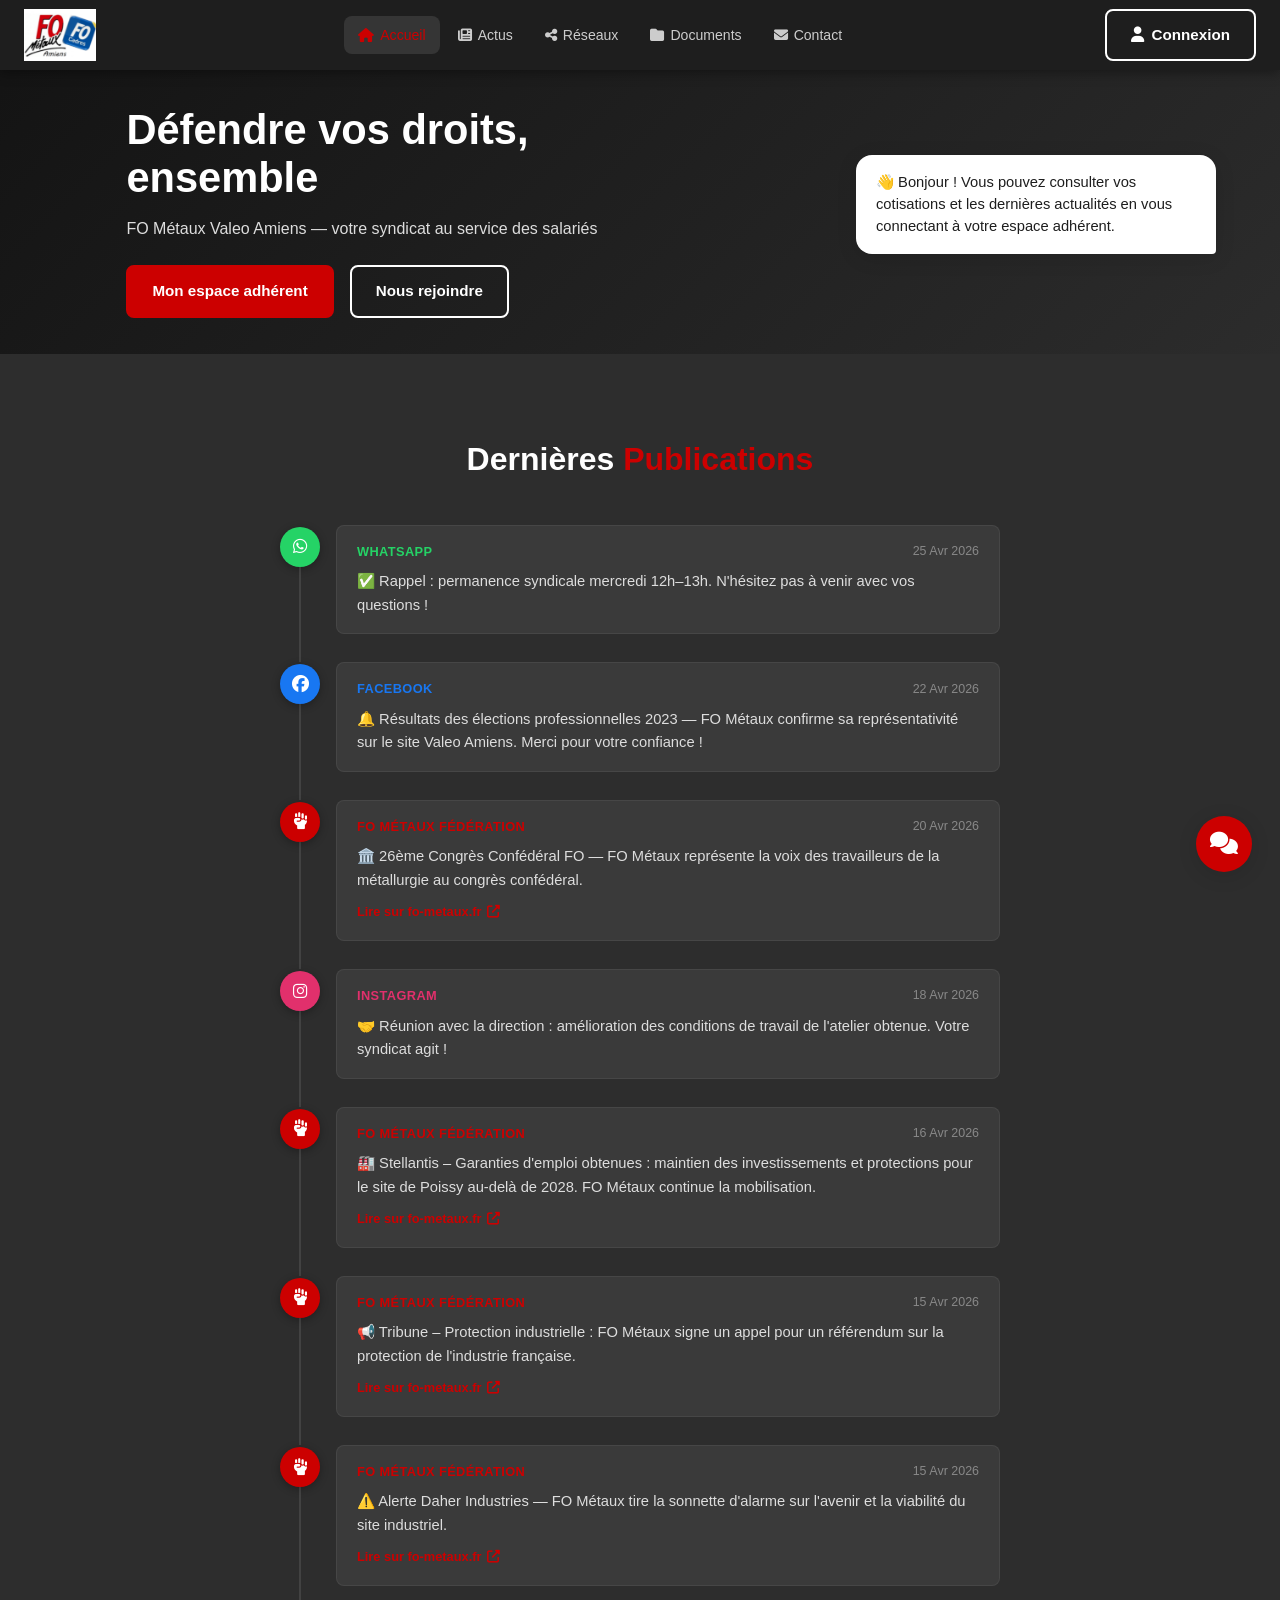
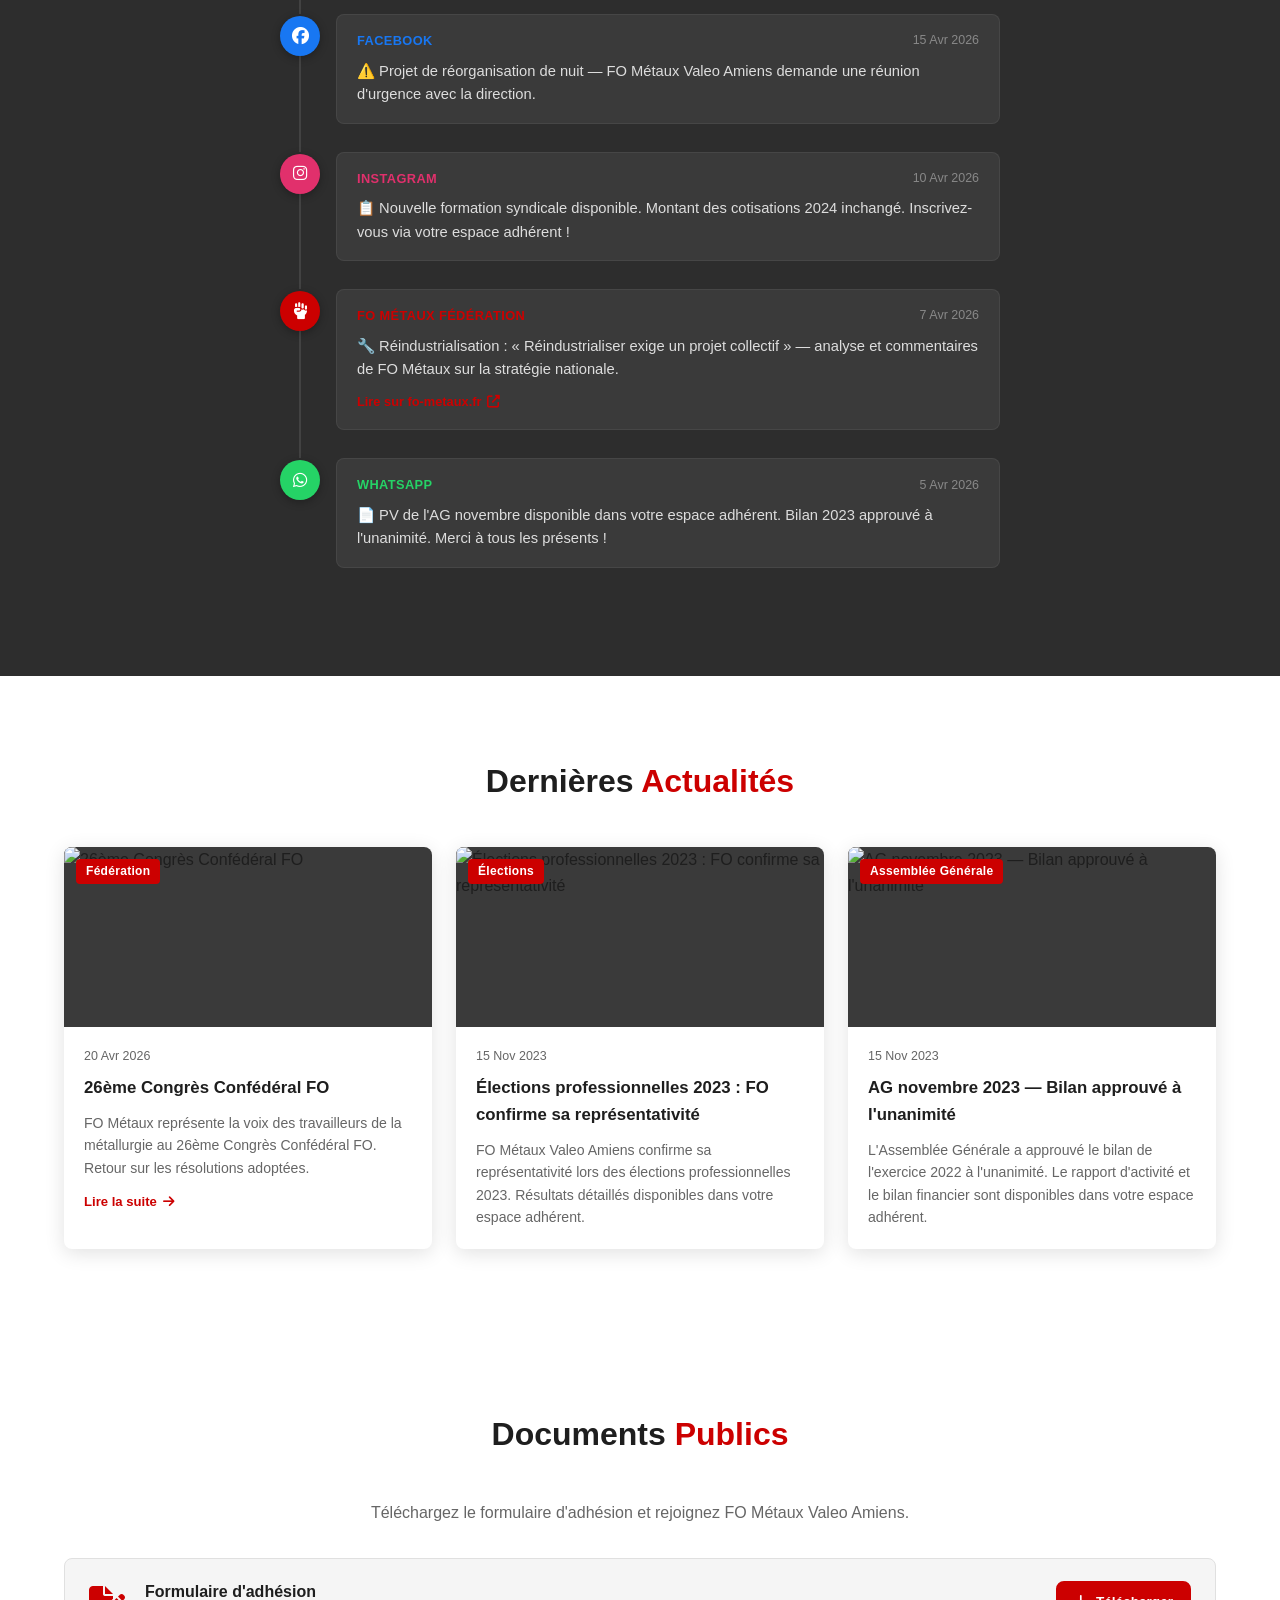
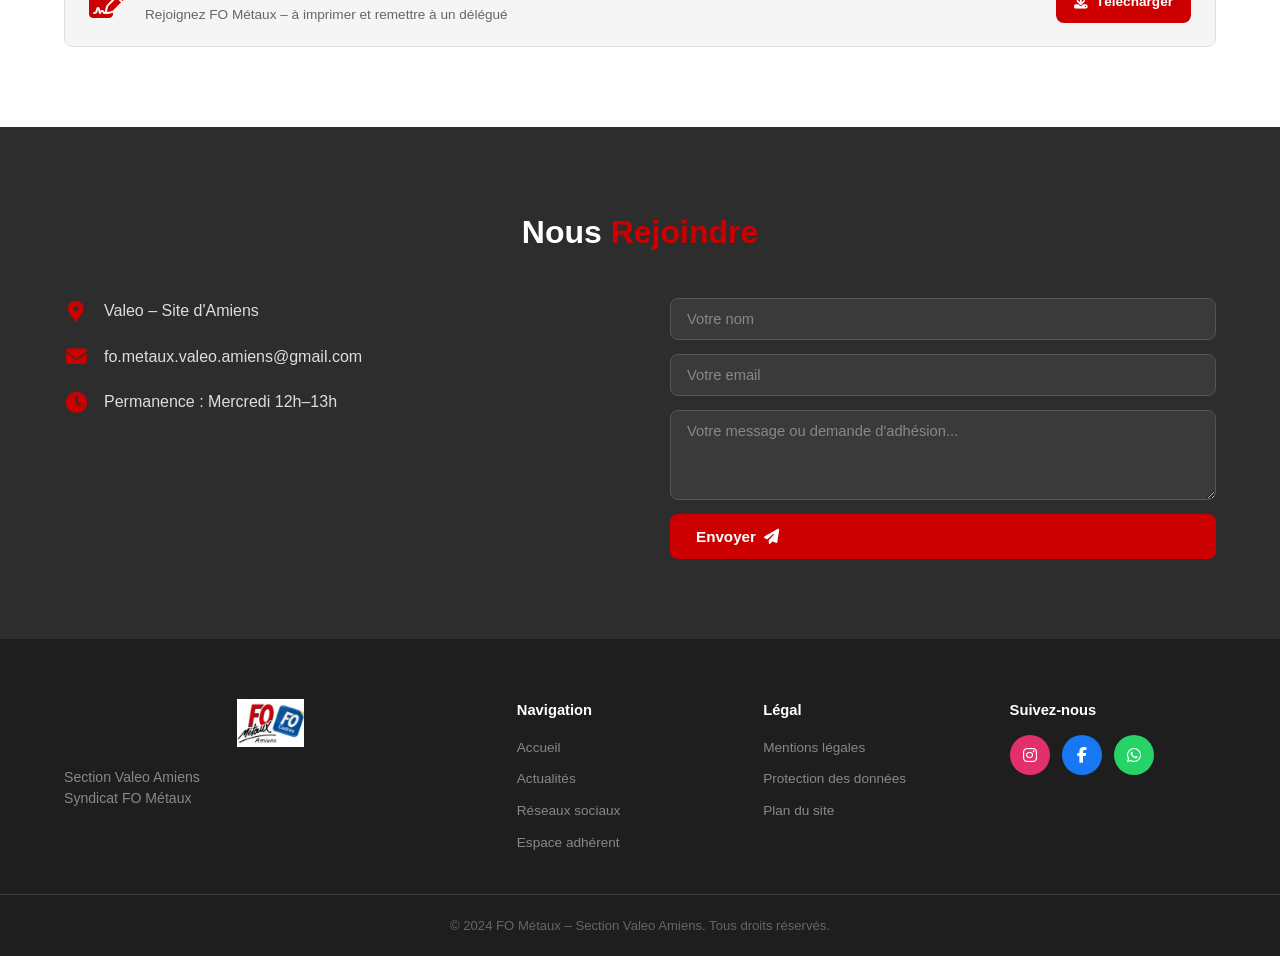
==== index.html @ ebee6f04 "Frontend trésorerie : page tresorier.html, CSS, login mis à jour - Nouveau css/tresorier.css : style" ====
<!DOCTYPE html>
<html lang="fr">
<head>
  <meta charset="UTF-8" />
  <meta name="viewport" content="width=device-width, initial-scale=1.0" />
  <title>FO Métaux – Section Valeo Amiens</title>
  <link rel="stylesheet" href="css/style.css" />
  <link rel="stylesheet" href="https://cdnjs.cloudflare.com/ajax/libs/font-awesome/6.5.0/css/all.min.css" />
</head>
<body>
  <!-- HEADER -->
  <header class="site-header">
    <div class="header-inner">
      <a href="index.html" class="logo">
        <img src="assets/img/logo.png" alt="FO Métaux Amiens" class="logo-img" />
      </a>
      <nav class="main-nav" id="mainNav">
        <a href="index.html" class="nav-link active"><i class="fas fa-home"></i> Accueil</a>
        <a href="#actus" class="nav-link"><i class="fas fa-newspaper"></i> Actus</a>
        <a href="#reseaux" class="nav-link"><i class="fas fa-share-alt"></i> Réseaux</a>
        <a href="#documents" class="nav-link"><i class="fas fa-folder"></i> Documents</a>
        <a href="#contact" class="nav-link"><i class="fas fa-envelope"></i> Contact</a>
      </nav>
      <div class="header-actions">
        <a href="login.html" class="btn btn-outline-white"><i class="fas fa-user"></i> Connexion</a>
        <button class="hamburger" id="hamburger" aria-label="Menu">
          <span></span><span></span><span></span>
        </button>
      </div>
    </div>
  </header>

  <!-- HERO -->
  <section class="hero">
    <div class="hero-overlay"></div>
    <div class="hero-content">
      <h1>Défendre vos droits,<br>ensemble</h1>
      <p>FO Métaux Valeo Amiens — votre syndicat au service des salariés</p>
      <div class="hero-cta">
        <a href="login.html" class="btn btn-red">Mon espace adhérent</a>
        <a href="#contact" class="btn btn-outline-white">Nous rejoindre</a>
      </div>
    </div>
    <div class="hero-chatbot">
      <div class="chatbot-bubble">
        <p>👋 Bonjour ! Vous pouvez consulter vos cotisations et les dernières actualités en vous connectant à votre espace adhérent.</p>
      </div>
    </div>
  </section>

  <!-- RÉSEAUX SOCIAUX -->
  <section class="section section-dark" id="reseaux">
    <div class="container">
      <h2 class="section-title">Dernières <span class="text-red">Publications</span></h2>
      <div class="social-feed" id="socialFeed">
        <div class="feed-loading"><i class="fas fa-spinner fa-spin"></i> Chargement...</div>
      </div>
    </div>
  </section>

  <!-- ACTUS -->
  <section class="section" id="actus">
    <div class="container">
      <h2 class="section-title">Dernières <span class="text-red">Actualités</span></h2>
      <div class="actus-grid" id="actusGrid">
        <div class="actu-card skeleton"></div>
        <div class="actu-card skeleton"></div>
        <div class="actu-card skeleton"></div>
      </div>
    </div>
  </section>

  <!-- DOCUMENTS PUBLICS -->
  <section class="section" id="documents">
    <div class="container">
      <h2 class="section-title">Documents <span class="text-red">Publics</span></h2>
      <p class="section-desc">Téléchargez le formulaire d'adhésion et rejoignez FO Métaux Valeo Amiens.</p>
      <div class="docs-grid" id="publicDocsGrid">
        <div class="doc-card">
          <i class="fas fa-file-signature doc-icon text-red"></i>
          <div class="doc-info">
            <h3>Formulaire d'adhésion</h3>
            <p>Rejoignez FO Métaux – à imprimer et remettre à un délégué</p>
          </div>
          <a href="#" class="btn btn-sm btn-red"><i class="fas fa-download"></i> Télécharger</a>
        </div>
      </div>
    </div>
  </section>

  <!-- CONTACT -->
  <section class="section section-dark" id="contact">
    <div class="container">
      <h2 class="section-title">Nous <span class="text-red">Rejoindre</span></h2>
      <div class="contact-grid">
        <div class="contact-info">
          <div class="contact-item"><i class="fas fa-map-marker-alt text-red"></i><span>Valeo – Site d'Amiens</span></div>
          <div class="contact-item"><i class="fas fa-envelope text-red"></i><span id="contactEmail">fo.metaux.valeo.amiens@gmail.com</span></div>
          <div class="contact-item"><i class="fas fa-clock text-red"></i><span>Permanence : Mercredi 12h–13h</span></div>
        </div>
        <form class="contact-form" id="contactForm">
          <input type="text" placeholder="Votre nom" required />
          <input type="email" placeholder="Votre email" required />
          <textarea placeholder="Votre message ou demande d'adhésion..." rows="4" required></textarea>
          <button type="submit" class="btn btn-red">Envoyer <i class="fas fa-paper-plane"></i></button>
        </form>
      </div>
    </div>
  </section>

  <!-- FOOTER -->
  <footer class="site-footer">
    <div class="footer-inner">
      <div class="footer-logo">
        <img src="assets/img/logo.png" alt="FO Métaux Amiens" class="logo-img-footer" />
        <p>Section Valeo Amiens<br>Syndicat FO Métaux</p>
      </div>
      <div class="footer-links">
        <h4>Navigation</h4>
        <a href="index.html">Accueil</a>
        <a href="#actus">Actualités</a>
        <a href="#reseaux">Réseaux sociaux</a>
        <a href="login.html">Espace adhérent</a>
      </div>
      <div class="footer-links">
        <h4>Légal</h4>
        <a href="#">Mentions légales</a>
        <a href="#">Protection des données</a>
        <a href="#">Plan du site</a>
      </div>
      <div class="footer-social">
        <h4>Suivez-nous</h4>
        <div class="social-icons">
          <a href="#" class="social-icon instagram"><i class="fab fa-instagram"></i></a>
          <a href="#" class="social-icon facebook"><i class="fab fa-facebook-f"></i></a>
          <a href="#" class="social-icon whatsapp"><i class="fab fa-whatsapp"></i></a>
        </div>
      </div>
    </div>
    <div class="footer-bottom">
      <p>© 2024 FO Métaux – Section Valeo Amiens. Tous droits réservés.</p>
    </div>
  </footer>

  <!-- CHATBOT WIDGET -->
  <div class="chatbot-widget" id="chatbotWidget">
    <button class="chatbot-toggle" id="chatbotToggle" aria-label="Assistant">
      <i class="fas fa-comments"></i>
    </button>
    <div class="chatbot-panel" id="chatbotPanel" style="display:none">
      <div class="chatbot-header">
        <span><i class="fas fa-robot"></i> Assistant FO</span>
        <button onclick="toggleChatbot()"><i class="fas fa-times"></i></button>
      </div>
      <div class="chatbot-messages" id="chatMessages">
        <div class="chat-msg bot">👋 Bonjour ! Je peux vous aider. Connectez-vous pour accéder à vos informations personnelles.</div>
      </div>
      <div class="chatbot-input">
        <input type="text" id="chatInput" placeholder="Posez votre question..." />
        <button onclick="sendChat()"><i class="fas fa-paper-plane"></i></button>
      </div>
    </div>
  </div>

  <script src="js/auth.js"></script>
  <script src="js/app.js"></script>
</body>
</html>
---- css/style.css ----
/* ============================================
   FO Métaux – Section Valeo Amiens
   Style principal
   ============================================ */

:root {
  --red: #cc0000;
  --red-dark: #a30000;
  --dark: #1e1e1e;
  --dark-2: #2d2d2d;
  --dark-3: #3a3a3a;
  --gray: #666;
  --light: #f5f5f5;
  --white: #ffffff;
  --border: #e0e0e0;
  --shadow: 0 4px 20px rgba(0,0,0,0.12);
  --radius: 8px;
  --font: 'Segoe UI', Arial, sans-serif;
}

* { box-sizing: border-box; margin: 0; padding: 0; }

html { scroll-behavior: smooth; }

body {
  font-family: var(--font);
  color: var(--dark);
  background: var(--white);
  line-height: 1.6;
}

a { text-decoration: none; color: inherit; }

img { max-width: 100%; display: block; }

/* ── UTILITIES ── */
.container { max-width: 1200px; margin: 0 auto; padding: 0 24px; }
.text-red { color: var(--red); }
.section { padding: 80px 0; }
.section-dark { background: var(--dark-2); color: var(--white); }
.section-title { font-size: 2rem; font-weight: 700; margin-bottom: 40px; text-align: center; }
.section-desc { text-align: center; color: var(--gray); margin-bottom: 32px; }
.section-dark .section-desc { color: #aaa; }

/* ── BUTTONS ── */
.btn {
  display: inline-flex; align-items: center; gap: 8px;
  padding: 12px 24px; border-radius: var(--radius);
  font-size: 0.95rem; font-weight: 600; cursor: pointer;
  border: 2px solid transparent; transition: all 0.2s ease;
}
.btn-red { background: var(--red); color: var(--white); border-color: var(--red); }
.btn-red:hover { background: var(--red-dark); border-color: var(--red-dark); }
.btn-outline-white { background: transparent; color: var(--white); border-color: var(--white); }
.btn-outline-white:hover { background: var(--white); color: var(--dark); }
.btn-outline-red { background: transparent; color: var(--red); border-color: var(--red); }
.btn-outline-red:hover { background: var(--red); color: var(--white); }
.btn-sm { padding: 8px 16px; font-size: 0.85rem; }
.btn-dark { background: var(--dark); color: var(--white); border-color: var(--dark); }
.btn-dark:hover { background: var(--dark-3); }

/* ── HEADER ── */
.site-header {
  position: fixed; top: 0; left: 0; right: 0; z-index: 1000;
  background: var(--dark); box-shadow: 0 2px 12px rgba(0,0,0,0.4);
}
.header-inner {
  display: flex; align-items: center; justify-content: space-between;
  padding: 0 24px; height: 70px; max-width: 1400px; margin: 0 auto;
}
.logo { display: flex; align-items: center; }
.logo-img { height: 52px; width: auto; display: block; object-fit: contain; }
.logo-img-footer { height: 48px; width: auto; display: block; object-fit: contain; margin-bottom: 8px; }
.logo-img-login { height: 72px; width: auto; display: block; object-fit: contain; margin: 0 auto 12px; }
.main-nav { display: flex; align-items: center; gap: 4px; }
.nav-link {
  color: #ccc; padding: 8px 14px; border-radius: var(--radius);
  font-size: 0.88rem; font-weight: 500; transition: all 0.2s;
  display: flex; align-items: center; gap: 6px;
}
.nav-link:hover, .nav-link.active { color: var(--white); background: rgba(255,255,255,0.1); }
.nav-link.active { color: var(--red); }
.header-actions { display: flex; align-items: center; gap: 12px; }
.hamburger { display: none; flex-direction: column; gap: 5px; background: none; border: none; cursor: pointer; }
.hamburger span { display: block; width: 24px; height: 2px; background: var(--white); border-radius: 2px; transition: all 0.3s; }

/* ── HERO ── */
.hero {
  position: relative; min-height: 340px;
  display: flex; align-items: center;
  background: url('assets/img/hero-bg.jpg') center/cover no-repeat;
  background-color: var(--dark-3);
  padding-top: 70px;
}
.hero-overlay {
  position: absolute; inset: 0;
  background: linear-gradient(135deg, rgba(10,10,10,0.82) 0%, rgba(30,30,30,0.5) 100%);
}
.hero-content {
  position: relative; z-index: 1;
  padding: 36px 24px; max-width: 700px; margin-left: 8%;
}
.hero-content h1 {
  font-size: clamp(1.6rem, 4vw, 2.6rem);
  font-weight: 800; color: var(--white); line-height: 1.15; margin-bottom: 14px;
}
.hero-content p { font-size: 1rem; color: #ddd; margin-bottom: 24px; }
.hero-cta { display: flex; gap: 16px; flex-wrap: wrap; }
.hero-chatbot {
  position: absolute; bottom: 100px; right: 5%;
  max-width: 360px; z-index: 2;
}
.chatbot-bubble {
  background: var(--white); border-radius: 16px 16px 4px 16px;
  padding: 16px 20px; box-shadow: var(--shadow);
  font-size: 0.92rem; color: var(--dark); line-height: 1.5;
}

/* ── STATS BAR ── */
.stats-bar {
  background: var(--red); display: flex;
  justify-content: space-around; flex-wrap: wrap;
  padding: 28px 24px; gap: 20px;
}
.stat-item { text-align: center; color: var(--white); }
.stat-num { display: block; font-size: 2rem; font-weight: 800; }
.stat-label { font-size: 0.85rem; opacity: 0.9; }

/* ── ACTUS GRID ── */
.actus-grid { display: grid; grid-template-columns: repeat(auto-fill, minmax(320px, 1fr)); gap: 24px; }
.actu-card {
  background: var(--white); border-radius: var(--radius);
  box-shadow: var(--shadow); overflow: hidden; transition: transform 0.2s;
}
.actu-card:hover { transform: translateY(-4px); }
.actu-card-img { width: 100%; height: 180px; object-fit: cover; background: #ddd; }
.actu-card-thumb { position: relative; height: 180px; overflow: hidden; background: var(--dark-3); }
.actu-card-thumb img { width: 100%; height: 100%; object-fit: cover; display: block; transition: transform 0.35s ease; }
.actu-card:hover .actu-card-thumb img { transform: scale(1.05); }
.actu-thumb-tag {
  position: absolute; top: 12px; left: 12px;
  background: var(--red); color: var(--white);
  padding: 3px 10px; border-radius: 4px;
  font-size: 0.75rem; font-weight: 700; letter-spacing: 0.3px;
}
.actu-thumb-fallback {
  height: 100%; display: flex; align-items: center; justify-content: center;
  background: linear-gradient(135deg,#1e1e1e,#3a3a3a);
}
.actu-thumb-fallback i { font-size: 3rem; color: #cc000044; }
.actu-card-body { padding: 20px; }
.actu-card-meta { font-size: 0.78rem; color: var(--gray); margin-bottom: 8px; display: flex; gap: 12px; align-items: center; }
.actu-card-meta .tag { background: var(--red); color: var(--white); padding: 2px 8px; border-radius: 4px; }
.actu-card h3 { font-size: 1.05rem; font-weight: 700; margin-bottom: 10px; }
.actu-card p { font-size: 0.88rem; color: var(--gray); }
.actu-card.skeleton { height: 340px; background: linear-gradient(90deg, #f0f0f0 25%, #e0e0e0 50%, #f0f0f0 75%); background-size: 200% 100%; animation: shimmer 1.5s infinite; }
@keyframes shimmer { 0% { background-position: 200% 0; } 100% { background-position: -200% 0; } }

/* ── TIMELINE RÉSEAUX SOCIAUX ── */
.social-feed { min-height: 200px; display: flex; flex-direction: column; align-items: center; justify-content: center; width: 100%; }
.feed-loading { color: #aaa; font-size: 1.1rem; }
.timeline { width: 100%; max-width: 720px; margin: 0 auto; display: flex; flex-direction: column; gap: 0; }
.timeline-item { display: flex; gap: 16px; align-items: flex-start; padding-bottom: 28px; position: relative; }
.timeline-item:not(:last-child)::before {
  content: ''; position: absolute; left: 19px; top: 42px;
  width: 2px; bottom: 0; background: rgba(255,255,255,0.1);
}
.timeline-icon {
  width: 40px; height: 40px; border-radius: 50%; flex-shrink: 0;
  display: flex; align-items: center; justify-content: center;
  color: #fff; font-size: 1.05rem; margin-top: 2px;
  box-shadow: 0 2px 8px rgba(0,0,0,0.3);
}
.timeline-card {
  flex: 1; background: var(--dark-3); border-radius: var(--radius);
  padding: 16px 20px; border: 1px solid rgba(255,255,255,0.06);
}
.timeline-meta { display: flex; align-items: center; gap: 10px; margin-bottom: 8px; }
.timeline-source { font-size: 0.8rem; font-weight: 700; text-transform: uppercase; letter-spacing: 0.4px; }
.timeline-date { font-size: 0.78rem; color: #888; margin-left: auto; }
.timeline-content { font-size: 0.92rem; color: #ddd; line-height: 1.6; }
.timeline-img { width: 100%; border-radius: 6px; margin-top: 12px; object-fit: cover; max-height: 200px; }
.timeline-link {
  display: inline-flex; align-items: center; gap: 6px;
  margin-top: 10px; font-size: 0.8rem; color: var(--red);
  font-weight: 600; transition: opacity 0.2s;
}
.timeline-link:hover { opacity: 0.75; }
.actu-link {
  display: inline-flex; align-items: center; gap: 6px;
  margin-top: 12px; font-size: 0.82rem; color: var(--red);
  font-weight: 600; transition: opacity 0.2s;
}
.actu-link:hover { opacity: 0.75; }

/* ── DOCUMENTS ── */
.docs-grid { display: flex; flex-direction: column; gap: 16px; }
.doc-card {
  display: flex; align-items: center; gap: 20px; padding: 20px 24px;
  background: var(--light); border-radius: var(--radius);
  border: 1px solid var(--border); transition: box-shadow 0.2s;
}
.doc-card:hover { box-shadow: var(--shadow); }
.doc-icon { font-size: 2rem; flex-shrink: 0; }
.doc-info { flex: 1; }
.doc-info h3 { font-size: 1rem; font-weight: 700; }
.doc-info p { font-size: 0.85rem; color: var(--gray); }

/* ── CONTACT ── */
.contact-grid { display: grid; grid-template-columns: 1fr 1fr; gap: 60px; align-items: start; }
.contact-info { display: flex; flex-direction: column; gap: 20px; }
.contact-item { display: flex; align-items: center; gap: 16px; font-size: 1rem; color: #ddd; }
.contact-item i { font-size: 1.3rem; width: 24px; text-align: center; }
.contact-form { display: flex; flex-direction: column; gap: 14px; }
.contact-form input,
.contact-form textarea {
  padding: 12px 16px; border-radius: var(--radius);
  border: 1px solid #555; background: var(--dark-3);
  color: var(--white); font-family: var(--font); font-size: 0.92rem;
}
.contact-form input::placeholder,
.contact-form textarea::placeholder { color: #888; }
.contact-form input:focus,
.contact-form textarea:focus { outline: none; border-color: var(--red); }

/* ── FOOTER ── */
.site-footer { background: var(--dark); color: #bbb; padding: 60px 0 0; }
.footer-inner {
  max-width: 1200px; margin: 0 auto; padding: 0 24px 40px;
  display: grid; grid-template-columns: 2fr 1fr 1fr 1fr; gap: 40px;
}
.footer-logo { display: flex; flex-direction: column; gap: 12px; }
.footer-logo p { font-size: 0.88rem; color: #888; line-height: 1.5; }
.footer-links { display: flex; flex-direction: column; gap: 10px; }
.footer-links h4 { color: var(--white); font-size: 0.92rem; margin-bottom: 4px; }
.footer-links a { color: #888; font-size: 0.85rem; transition: color 0.2s; }
.footer-links a:hover { color: var(--red); }
.footer-social h4 { color: var(--white); font-size: 0.92rem; margin-bottom: 12px; }
.social-icons { display: flex; gap: 12px; }
.social-icon {
  width: 40px; height: 40px; border-radius: 50%;
  display: flex; align-items: center; justify-content: center;
  font-size: 1rem; transition: all 0.2s;
}
.social-icon.instagram { background: #e1306c; color: var(--white); }
.social-icon.facebook { background: #1877f2; color: var(--white); }
.social-icon.whatsapp { background: #25d366; color: var(--white); }
.social-icon:hover { transform: translateY(-3px); opacity: 0.85; }
.footer-bottom {
  border-top: 1px solid var(--dark-3); padding: 20px 24px;
  text-align: center; font-size: 0.82rem; color: #666;
}

/* ── CHATBOT WIDGET ── */
.chatbot-widget { position: fixed; bottom: 28px; right: 28px; z-index: 9999; }
.chatbot-toggle {
  width: 56px; height: 56px; border-radius: 50%;
  background: var(--red); color: var(--white); border: none;
  font-size: 1.4rem; cursor: pointer; box-shadow: var(--shadow);
  transition: transform 0.2s, background 0.2s;
}
.chatbot-toggle:hover { background: var(--red-dark); transform: scale(1.08); }
.chatbot-panel {
  position: absolute; bottom: 70px; right: 0;
  width: 320px; background: var(--white);
  border-radius: 12px; box-shadow: 0 8px 40px rgba(0,0,0,0.2);
  overflow: hidden;
}
.chatbot-header {
  background: var(--red); color: var(--white);
  padding: 14px 16px; display: flex; justify-content: space-between; align-items: center;
  font-weight: 600;
}
.chatbot-header button { background: none; border: none; color: var(--white); cursor: pointer; font-size: 1rem; }
.chatbot-messages { padding: 16px; min-height: 160px; max-height: 240px; overflow-y: auto; display: flex; flex-direction: column; gap: 10px; }
.chat-msg { padding: 10px 14px; border-radius: 12px; font-size: 0.87rem; max-width: 85%; line-height: 1.5; }
.chat-msg.bot { background: var(--light); align-self: flex-start; border-bottom-left-radius: 4px; }
.chat-msg.user { background: var(--red); color: var(--white); align-self: flex-end; border-bottom-right-radius: 4px; }
.chatbot-input { display: flex; border-top: 1px solid var(--border); }
.chatbot-input input { flex: 1; padding: 12px 14px; border: none; font-family: var(--font); font-size: 0.88rem; }
.chatbot-input input:focus { outline: none; }
.chatbot-input button { padding: 12px 16px; background: var(--red); color: var(--white); border: none; cursor: pointer; }

/* ── LOGIN PAGE ── */
.login-page {
  min-height: 100vh; background: var(--dark-2);
  display: flex; align-items: center; justify-content: center;
  padding: 24px;
}
.login-card {
  background: var(--white); border-radius: 12px;
  padding: 48px 40px; max-width: 420px; width: 100%;
  box-shadow: 0 20px 60px rgba(0,0,0,0.3);
}
.login-logo { text-align: center; margin-bottom: 32px; }
.login-logo .logo-badge { display: inline-block; margin: 0 auto 8px; font-size: 1.6rem; padding: 10px 16px; }
.login-logo h2 { font-size: 1.1rem; color: var(--dark); font-weight: 600; }
.login-logo p { font-size: 0.85rem; color: var(--gray); }
.form-group { margin-bottom: 18px; }
.form-group label { display: block; font-size: 0.88rem; font-weight: 600; color: var(--dark); margin-bottom: 6px; }
.form-group input {
  width: 100%; padding: 12px 14px;
  border: 1px solid var(--border); border-radius: var(--radius);
  font-size: 0.93rem; font-family: var(--font); transition: border-color 0.2s;
}
.form-group input:focus { outline: none; border-color: var(--red); }
.form-error { color: var(--red); font-size: 0.82rem; margin-top: 4px; display: none; }
.login-submit { width: 100%; padding: 14px; background: var(--red); color: var(--white); border: none; border-radius: var(--radius); font-size: 1rem; font-weight: 700; cursor: pointer; transition: background 0.2s; margin-top: 8px; }
.login-submit:hover { background: var(--red-dark); }
.login-back { text-align: center; margin-top: 20px; font-size: 0.85rem; color: var(--gray); }
.login-back a { color: var(--red); font-weight: 600; }

/* ── DASHBOARD ── */
.dashboard-layout { display: flex; min-height: 100vh; padding-top: 70px; }
.sidebar {
  width: 260px; background: var(--dark); color: var(--white);
  flex-shrink: 0; display: flex; flex-direction: column;
  position: sticky; top: 70px; height: calc(100vh - 70px); overflow-y: auto;
}
.sidebar-user { padding: 24px 20px; border-bottom: 1px solid var(--dark-3); }
.sidebar-user-avatar {
  width: 52px; height: 52px; border-radius: 50%; background: var(--red);
  display: flex; align-items: center; justify-content: center;
  font-size: 1.3rem; font-weight: 700; color: var(--white); margin-bottom: 10px;
}
.sidebar-user-name { font-weight: 700; font-size: 0.95rem; }
.sidebar-user-role { font-size: 0.78rem; color: #aaa; }
.sidebar-nav { padding: 16px 12px; flex: 1; }
.sidebar-nav-item {
  display: flex; align-items: center; gap: 12px; padding: 10px 12px;
  border-radius: var(--radius); color: #bbb; font-size: 0.88rem;
  font-weight: 500; cursor: pointer; transition: all 0.2s; margin-bottom: 4px;
}
.sidebar-nav-item:hover, .sidebar-nav-item.active { background: rgba(255,255,255,0.08); color: var(--white); }
.sidebar-nav-item.active { border-left: 3px solid var(--red); }
.sidebar-nav-item i { width: 20px; text-align: center; }
.sidebar-logout { padding: 16px 12px; border-top: 1px solid var(--dark-3); }
.dashboard-main { flex: 1; background: var(--light); padding: 32px; overflow-y: auto; }
.dashboard-title { font-size: 1.6rem; font-weight: 800; margin-bottom: 8px; }
.dashboard-subtitle { color: var(--gray); margin-bottom: 32px; }
.cards-row { display: grid; grid-template-columns: repeat(auto-fill, minmax(200px, 1fr)); gap: 20px; margin-bottom: 32px; }
.info-card {
  background: var(--white); border-radius: var(--radius);
  padding: 24px; box-shadow: var(--shadow); border-top: 4px solid var(--red);
}
.info-card-label { font-size: 0.8rem; color: var(--gray); font-weight: 600; text-transform: uppercase; letter-spacing: 0.5px; margin-bottom: 8px; }
.info-card-value { font-size: 1.6rem; font-weight: 800; color: var(--dark); }
.info-card-sub { font-size: 0.8rem; color: var(--gray); margin-top: 4px; }
.badge { display: inline-block; padding: 3px 10px; border-radius: 20px; font-size: 0.78rem; font-weight: 700; }
.badge-green { background: #d4edda; color: #155724; }
.badge-orange { background: #fff3cd; color: #856404; }
.badge-red { background: #f8d7da; color: #721c24; }
.panel {
  background: var(--white); border-radius: var(--radius);
  box-shadow: var(--shadow); padding: 28px; margin-bottom: 24px;
}
.panel-title { font-size: 1.1rem; font-weight: 700; margin-bottom: 20px; display: flex; align-items: center; gap: 10px; }
.panel-title i { color: var(--red); }
.table-container { overflow-x: auto; }
table { width: 100%; border-collapse: collapse; font-size: 0.88rem; }
th { background: var(--light); padding: 10px 14px; text-align: left; font-weight: 700; color: var(--dark); border-bottom: 2px solid var(--border); }
td { padding: 12px 14px; border-bottom: 1px solid var(--border); color: var(--dark); }
tr:hover td { background: #fafafa; }
.progress-bar-wrap { background: #eee; border-radius: 10px; height: 8px; overflow: hidden; }
.progress-bar { height: 100%; border-radius: 10px; background: var(--red); transition: width 0.6s ease; }

/* ── UPLOAD AREA ── */
.upload-area {
  border: 2px dashed var(--border); border-radius: var(--radius);
  padding: 40px; text-align: center; cursor: pointer; transition: all 0.2s;
}
.upload-area:hover, .upload-area.dragover { border-color: var(--red); background: #fff5f5; }
.upload-area i { font-size: 2.5rem; color: #ccc; margin-bottom: 12px; }
.upload-area p { color: var(--gray); font-size: 0.9rem; }

/* ── PUBLISH FORM ── */
.publish-form { display: flex; flex-direction: column; gap: 16px; }
.publish-form select,
.publish-form textarea,
.publish-form input[type="text"] {
  padding: 12px 14px; border: 1px solid var(--border);
  border-radius: var(--radius); font-family: var(--font);
  font-size: 0.92rem; width: 100%;
}
.publish-form select:focus,
.publish-form textarea:focus,
.publish-form input:focus { outline: none; border-color: var(--red); }
.form-row { display: grid; grid-template-columns: 1fr 1fr; gap: 16px; }
.form-label { font-size: 0.85rem; font-weight: 600; margin-bottom: 6px; display: block; }

/* ── RESPONSIVE ── */
@media (max-width: 1024px) {
  .footer-inner { grid-template-columns: 1fr 1fr; }
  .contact-grid { grid-template-columns: 1fr; }
  .sidebar { width: 220px; }
}
@media (max-width: 768px) {
  .main-nav { display: none; flex-direction: column; position: absolute; top: 70px; left: 0; right: 0; background: var(--dark); padding: 16px; gap: 4px; }
  .main-nav.open { display: flex; }
  .hamburger { display: flex; }
  .hero-content { margin-left: 0; }
  .hero-chatbot { display: none; }
  .footer-inner { grid-template-columns: 1fr; gap: 28px; }
  .dashboard-layout { flex-direction: column; }
  .sidebar { width: 100%; position: relative; height: auto; }
  .dashboard-main { padding: 20px; }
  .form-row { grid-template-columns: 1fr; }
  .cards-row { grid-template-columns: 1fr 1fr; }
}
@media (max-width: 480px) {
  .cards-row { grid-template-columns: 1fr; }
  .login-card { padding: 32px 24px; }
  .section-title { font-size: 1.5rem; }
}
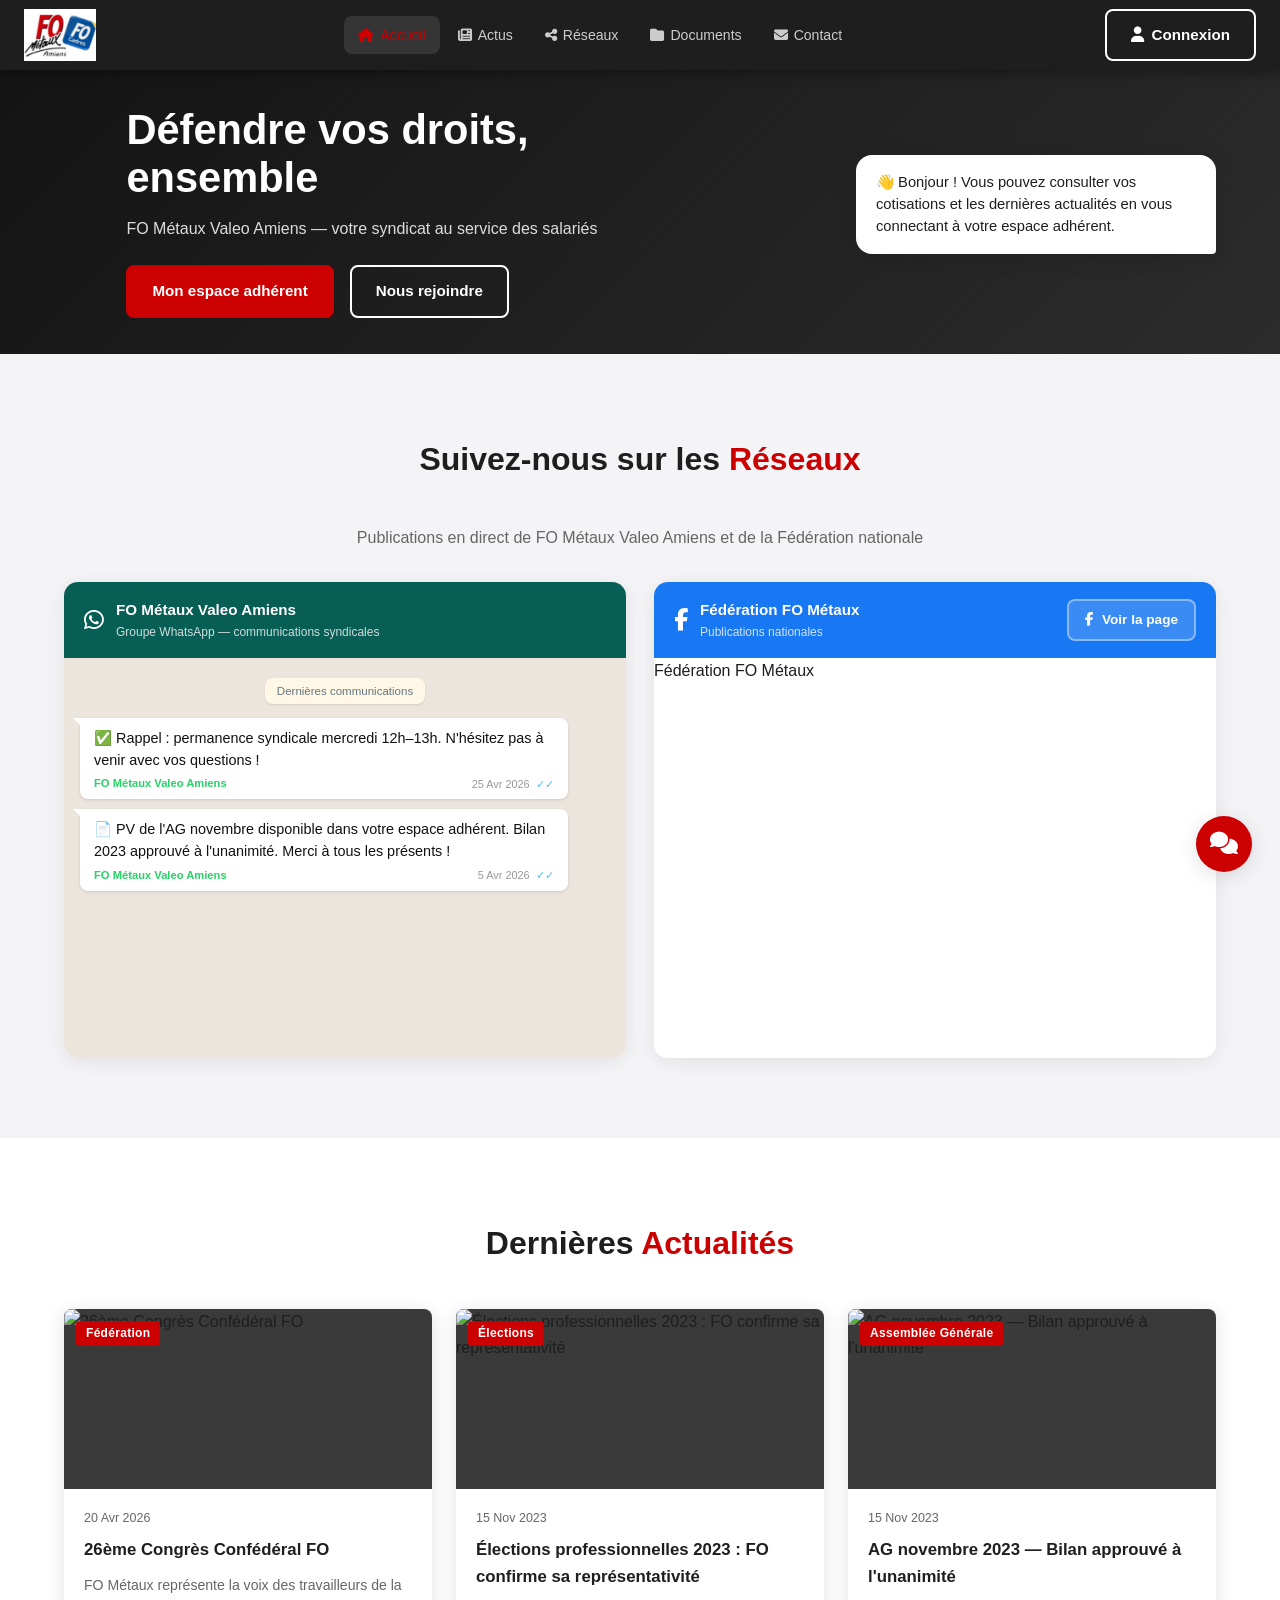
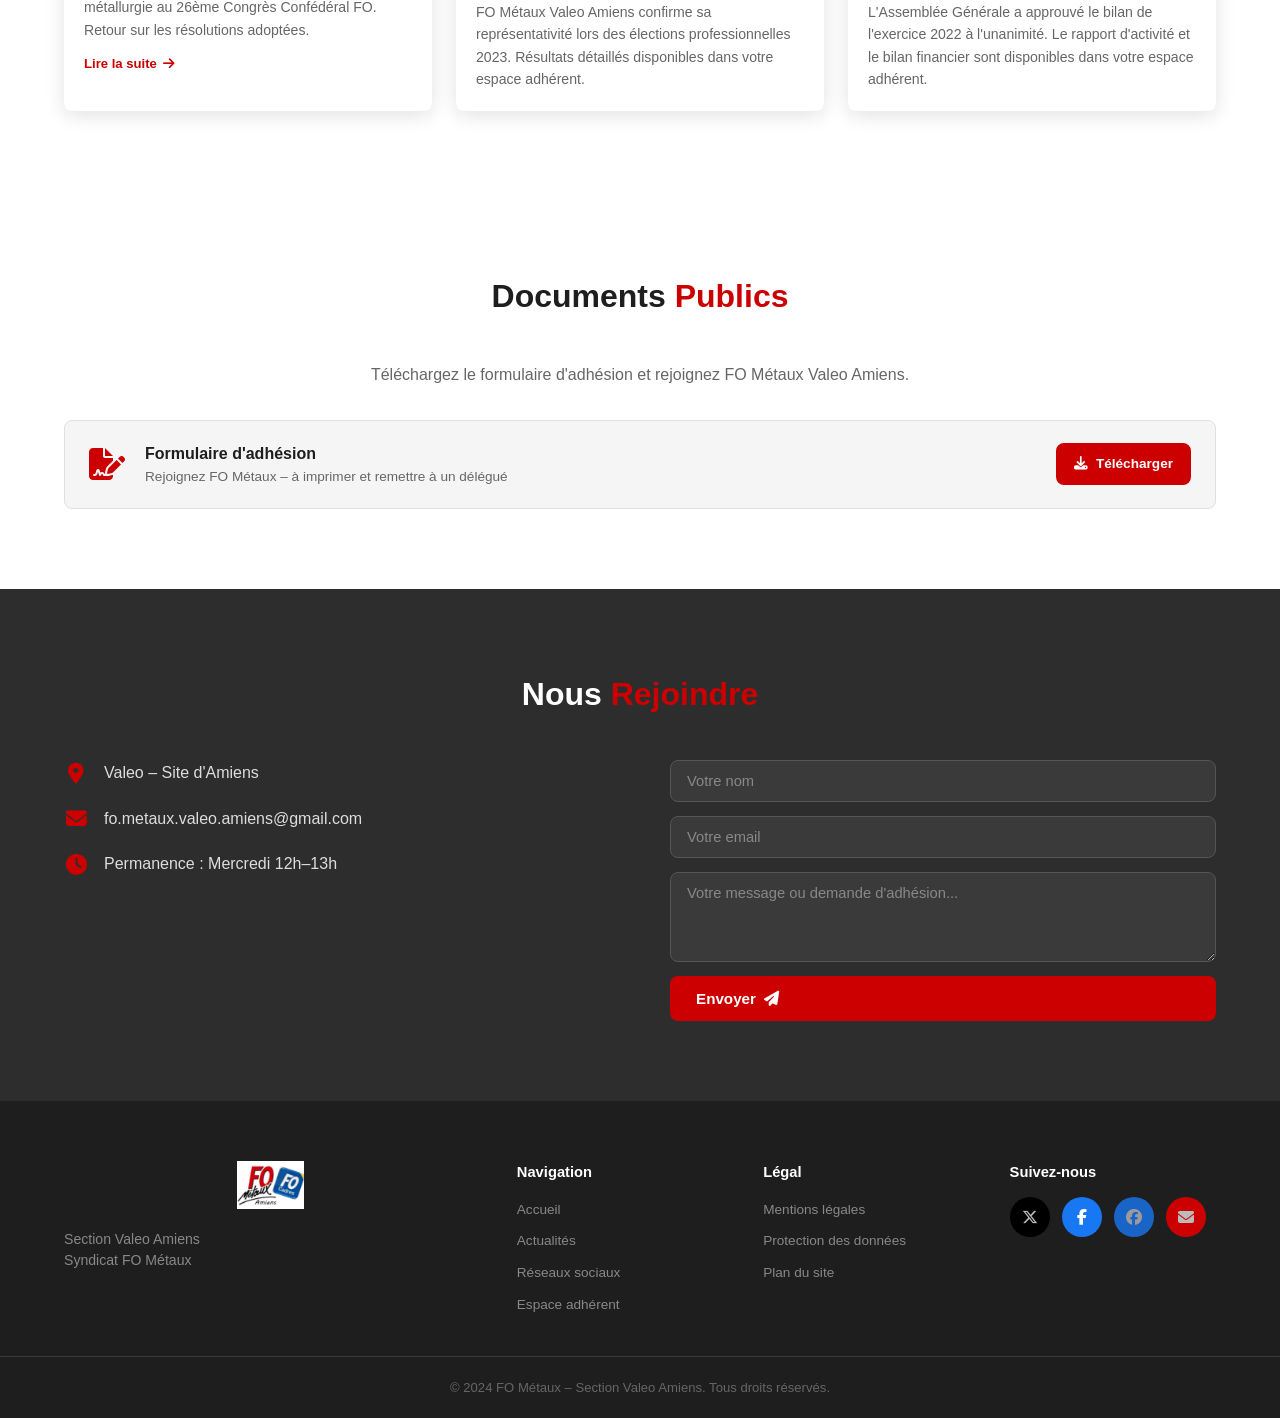
==== commit 95c83ee1: "feat: tableau de bord multi-rôles, données trésorerie 2026 réelles, WhatsApp feed - admin.html : Aut" ====
--- a/index.html
+++ b/index.html
@@ -49,12 +49,64 @@
   </section>
 
   <!-- RÉSEAUX SOCIAUX -->
-  <section class="section section-dark" id="reseaux">
-    <div class="container">
-      <h2 class="section-title">Dernières <span class="text-red">Publications</span></h2>
-      <div class="social-feed" id="socialFeed">
-        <div class="feed-loading"><i class="fas fa-spinner fa-spin"></i> Chargement...</div>
-      </div>
+  <section class="section section-grey" id="reseaux">
+    <div class="container">
+      <h2 class="section-title">Suivez-nous sur les <span class="text-red">Réseaux</span></h2>
+      <p class="section-desc" style="text-align:center;margin-bottom:32px;">Publications en direct de FO Métaux Valeo Amiens et de la Fédération nationale</p>
+
+      <div class="social-live-grid">
+
+        <!-- ── WhatsApp — FO Métaux Valeo Amiens ── -->
+        <div class="social-live-col">
+          <div class="social-live-header whatsapp-header">
+            <div class="social-live-title">
+              <i class="fab fa-whatsapp"></i>
+              <div>
+                <strong>FO Métaux Valeo Amiens</strong>
+                <span>Groupe WhatsApp — communications syndicales</span>
+              </div>
+            </div>
+          </div>
+          <div class="social-live-feed wa-feed" id="waFeed">
+            <div style="text-align:center;padding:40px;color:#aaa;">
+              <i class="fas fa-spinner fa-spin"></i>
+            </div>
+          </div>
+        </div>
+
+        <!-- ── Facebook Fédération FO Métaux ── -->
+        <div class="social-live-col">
+          <div class="social-live-header facebook-header">
+            <div class="social-live-title">
+              <i class="fab fa-facebook-f"></i>
+              <div>
+                <strong>Fédération FO Métaux</strong>
+                <span>Publications nationales</span>
+              </div>
+            </div>
+            <a href="https://www.facebook.com/federationfometaux" target="_blank" rel="noopener" class="btn btn-sm social-follow-btn">
+              <i class="fab fa-facebook-f"></i> Voir la page
+            </a>
+          </div>
+          <div class="social-live-feed fb-page-wrap">
+            <div id="fb-root"></div>
+            <div class="fb-page"
+                 data-href="https://www.facebook.com/federationfometaux/"
+                 data-tabs="timeline"
+                 data-width=""
+                 data-height="580"
+                 data-small-header="true"
+                 data-adapt-container-width="true"
+                 data-hide-cover="false"
+                 data-show-facepile="false">
+              <blockquote cite="https://www.facebook.com/federationfometaux/" class="fb-xfbml-parse-ignore">
+                <a href="https://www.facebook.com/federationfometaux/">Fédération FO Métaux</a>
+              </blockquote>
+            </div>
+          </div>
+        </div>
+
+      </div><!-- /social-live-grid -->
     </div>
   </section>
 
@@ -131,9 +183,10 @@
       <div class="footer-social">
         <h4>Suivez-nous</h4>
         <div class="social-icons">
-          <a href="#" class="social-icon instagram"><i class="fab fa-instagram"></i></a>
-          <a href="#" class="social-icon facebook"><i class="fab fa-facebook-f"></i></a>
-          <a href="#" class="social-icon whatsapp"><i class="fab fa-whatsapp"></i></a>
+          <a href="https://twitter.com/ValeoFo" target="_blank" rel="noopener" class="social-icon twitter" title="@ValeoFo sur X / Twitter"><i class="fab fa-x-twitter"></i></a>
+          <a href="https://www.facebook.com/federationfometaux/" target="_blank" rel="noopener" class="social-icon facebook" title="Fédération FO Métaux"><i class="fab fa-facebook-f"></i></a>
+          <a href="https://www.facebook.com/groups/163021789711419" target="_blank" rel="noopener" class="social-icon facebook-group" title="Groupe FO Métaux Valeo Amiens"><i class="fab fa-facebook"></i></a>
+          <a href="mailto:fo.metaux.valeo.amiens@gmail.com" class="social-icon email" title="Nous contacter par email"><i class="fas fa-envelope"></i></a>
         </div>
       </div>
     </div>
@@ -162,6 +215,11 @@
     </div>
   </div>
 
+  <!-- SDK Facebook -->
+  <script async defer crossorigin="anonymous"
+    src="https://connect.facebook.net/fr_FR/sdk.js#xfbml=1&version=v19.0">
+  </script>
+
   <script src="js/auth.js"></script>
   <script src="js/app.js"></script>
 </body>
--- a/css/style.css
+++ b/css/style.css
@@ -388,6 +388,134 @@
 .form-row { display: grid; grid-template-columns: 1fr 1fr; gap: 16px; }
 .form-label { font-size: 0.85rem; font-weight: 600; margin-bottom: 6px; display: block; }
 
+/* ── SECTION GREY ── */
+.section-grey { background: #f4f4f6; }
+
+/* ── SOCIAL LIVE GRID (Twitter + Facebook) ── */
+.social-live-grid {
+  display: grid;
+  grid-template-columns: 1fr 1fr;
+  gap: 28px;
+  align-items: start;
+}
+
+.social-live-col {
+  background: #fff;
+  border-radius: 14px;
+  overflow: hidden;
+  box-shadow: 0 4px 20px rgba(0,0,0,.08);
+  display: flex;
+  flex-direction: column;
+}
+
+.social-live-header {
+  display: flex;
+  align-items: center;
+  justify-content: space-between;
+  padding: 16px 20px;
+  gap: 12px;
+}
+.twitter-header   { background: #000;     color: #fff; }
+.facebook-header  { background: #1877f2; color: #fff; }
+.whatsapp-header  { background: #075e54; color: #fff; }
+
+.social-live-title {
+  display: flex;
+  align-items: center;
+  gap: 12px;
+  font-size: .95rem;
+}
+.social-live-title i  { font-size: 1.4rem; }
+.social-live-title strong { display: block; font-size: .95rem; }
+.social-live-title span   { display: block; font-size: .75rem; opacity: .8; }
+
+.social-follow-btn {
+  background: rgba(255,255,255,.15) !important;
+  color: #fff !important;
+  border-color: rgba(255,255,255,.4) !important;
+  white-space: nowrap;
+  flex-shrink: 0;
+}
+.social-follow-btn:hover {
+  background: rgba(255,255,255,.30) !important;
+}
+
+.social-live-feed {
+  padding: 0;
+  min-height: 400px;
+  overflow: hidden;
+}
+
+/* Twitter iframe fills column */
+.social-live-feed .twitter-timeline { width: 100% !important; }
+
+/* Facebook page plugin fills column */
+.fb-page-wrap { display: flex; justify-content: center; }
+.fb-page-wrap .fb-page,
+.fb-page-wrap .fb-page span,
+.fb-page-wrap .fb-page span iframe {
+  width: 100% !important;
+  max-width: 100% !important;
+}
+
+/* ── FIL WHATSAPP ── */
+.wa-feed {
+  background: #ece5dd;
+  min-height: 400px;
+  padding: 16px;
+}
+.wa-chat { display: flex; flex-direction: column; gap: 10px; }
+
+.wa-chat-date-sep {
+  text-align: center;
+  font-size: .72rem;
+  color: #667781;
+  background: #fff8e7;
+  border-radius: 8px;
+  padding: 4px 12px;
+  margin: 4px auto;
+  max-width: 220px;
+  box-shadow: 0 1px 2px rgba(0,0,0,.1);
+}
+
+.wa-bubble {
+  background: #fff;
+  border-radius: 0 8px 8px 8px;
+  padding: 10px 14px 6px;
+  max-width: 92%;
+  align-self: flex-start;
+  box-shadow: 0 1px 3px rgba(0,0,0,.12);
+  position: relative;
+}
+.wa-bubble::before {
+  content: '';
+  position: absolute;
+  top: 0; left: -7px;
+  border-width: 0 8px 8px 0;
+  border-style: solid;
+  border-color: transparent #fff transparent transparent;
+}
+.wa-bubble-text {
+  font-size: .9rem;
+  color: #111;
+  line-height: 1.5;
+  margin-bottom: 4px;
+}
+.wa-bubble-meta {
+  display: flex;
+  align-items: center;
+  gap: 6px;
+  justify-content: flex-end;
+}
+.wa-sender { font-size: .7rem; color: #25d366; font-weight: 700; margin-right: auto; }
+.wa-time   { font-size: .68rem; color: #999; }
+.wa-ticks  { font-size: .68rem; color: #53bdeb; }
+
+/* ── FOOTER SOCIAL ICONS (mise à jour) ── */
+.social-icon.twitter       { background: #000; }
+.social-icon.facebook-group{ background: #1877f2; opacity:.8; }
+.social-icon.email         { background: var(--red); }
+
 /* ── RESPONSIVE ── */
 @media (max-width: 1024px) {
   .footer-inner { grid-template-columns: 1fr 1fr; }
@@ -406,6 +534,7 @@
   .dashboard-main { padding: 20px; }
   .form-row { grid-template-columns: 1fr; }
   .cards-row { grid-template-columns: 1fr 1fr; }
+  .social-live-grid { grid-template-columns: 1fr; }
 }
 @media (max-width: 480px) {
   .cards-row { grid-template-columns: 1fr; }
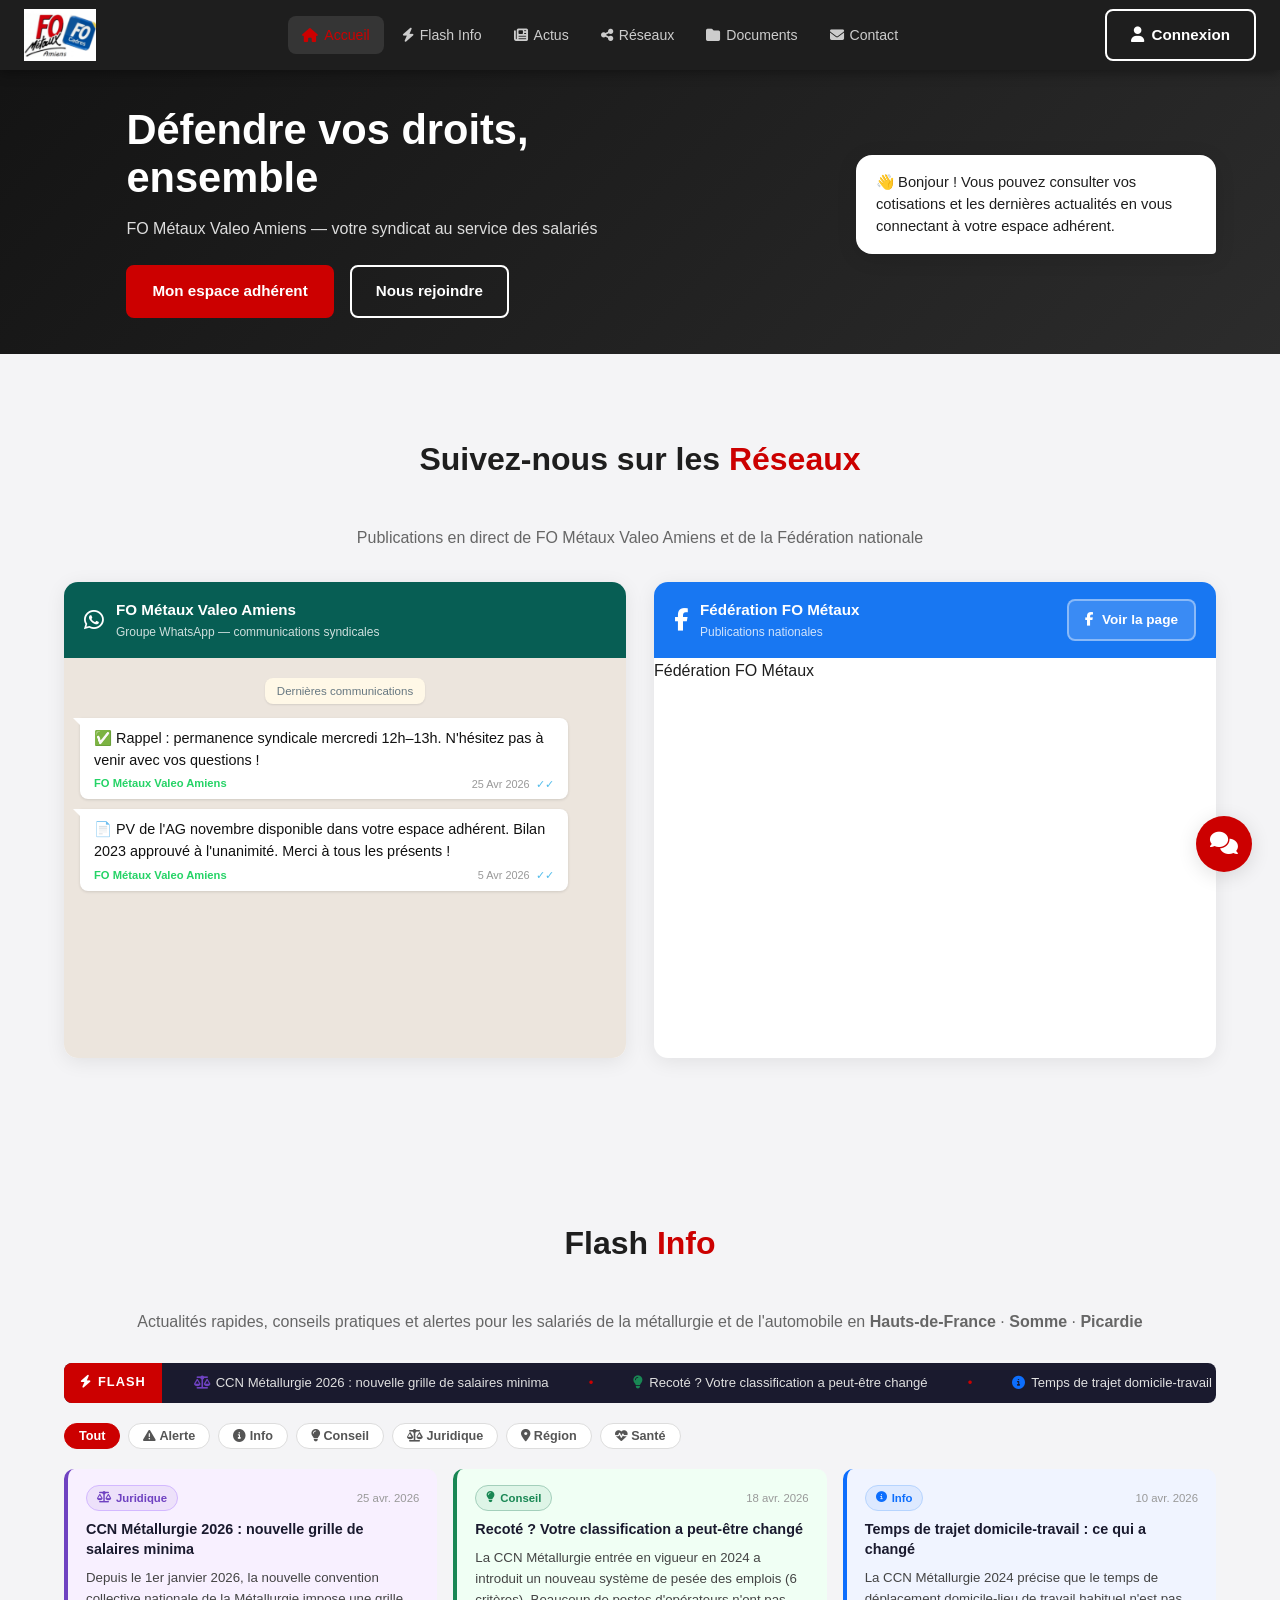
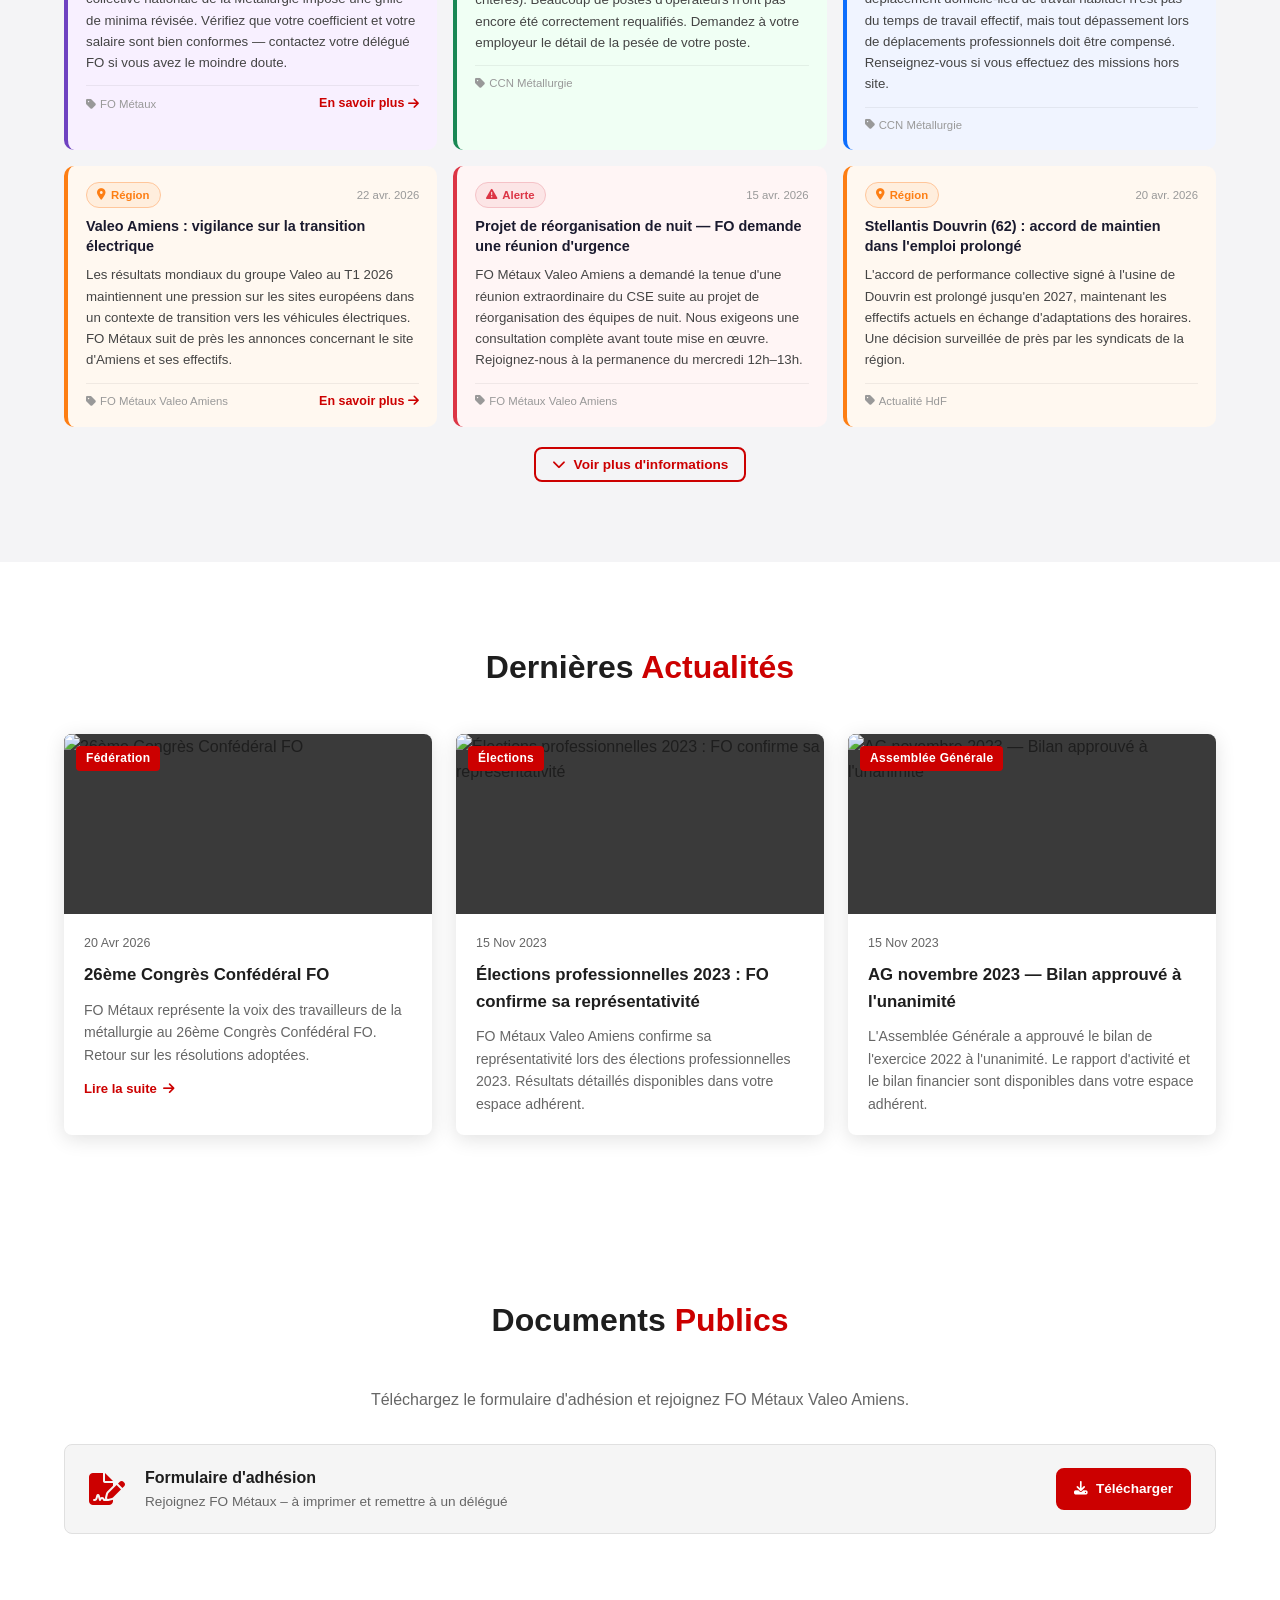
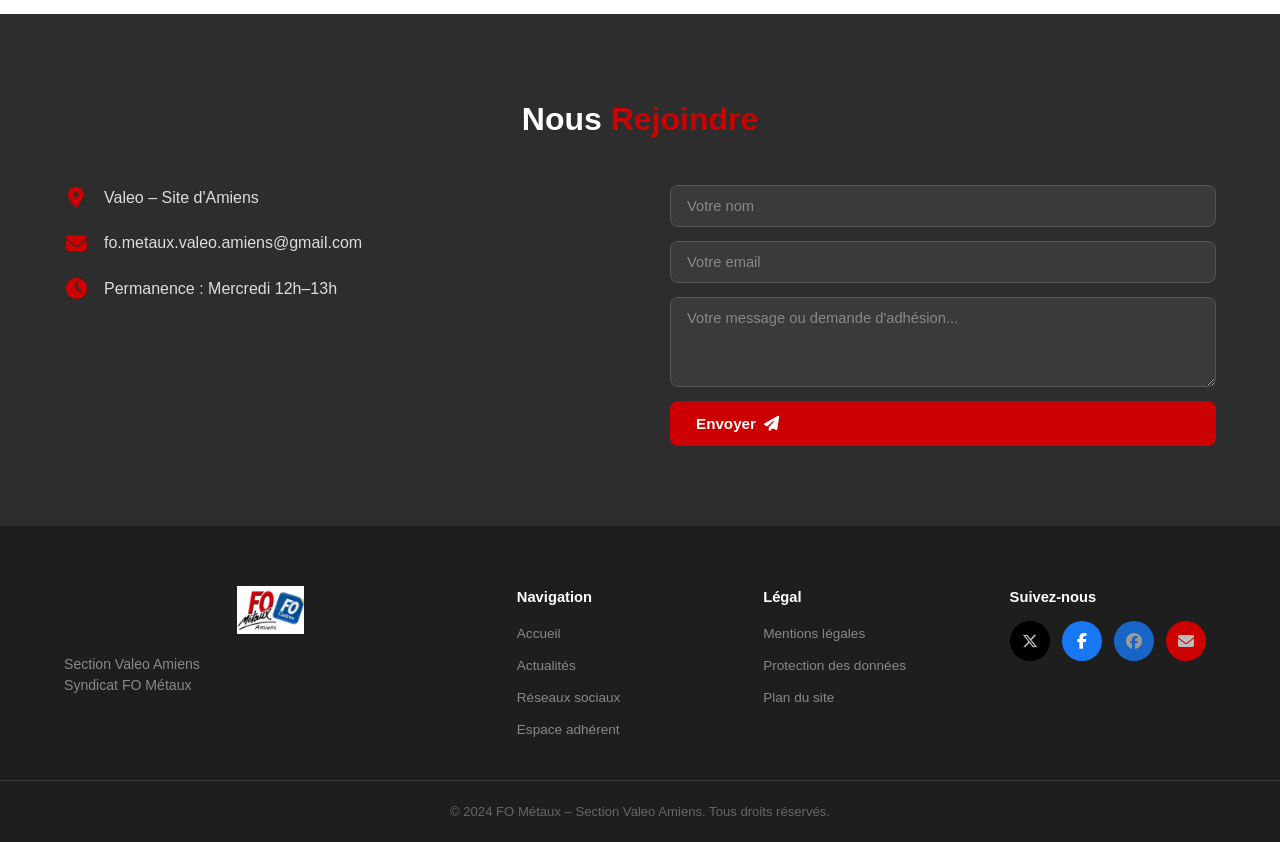
==== commit 174fcd4c: "feat: section Flash Info — actualités rapides métallurgie / auto / Hauts-de-France Nouveau fichier j" ====
--- a/index.html
+++ b/index.html
@@ -16,6 +16,7 @@
       </a>
       <nav class="main-nav" id="mainNav">
         <a href="index.html" class="nav-link active"><i class="fas fa-home"></i> Accueil</a>
+        <a href="#flash" class="nav-link"><i class="fas fa-bolt"></i> Flash Info</a>
         <a href="#actus" class="nav-link"><i class="fas fa-newspaper"></i> Actus</a>
         <a href="#reseaux" class="nav-link"><i class="fas fa-share-alt"></i> Réseaux</a>
         <a href="#documents" class="nav-link"><i class="fas fa-folder"></i> Documents</a>
@@ -110,6 +111,18 @@
     </div>
   </section>
 
+  <!-- FLASH INFO -->
+  <section class="section section-grey" id="flash">
+    <div class="container">
+      <h2 class="section-title">Flash <span class="text-red">Info</span></h2>
+      <p class="section-desc" style="text-align:center;margin-bottom:28px;">
+        Actualités rapides, conseils pratiques et alertes pour les salariés de la métallurgie et de l'automobile
+        en <strong>Hauts-de-France</strong> · <strong>Somme</strong> · <strong>Picardie</strong>
+      </p>
+      <div id="flashInfoSection"></div>
+    </div>
+  </section>
+
   <!-- ACTUS -->
   <section class="section" id="actus">
     <div class="container">
@@ -221,6 +234,10 @@
   </script>
 
   <script src="js/auth.js"></script>
+  <script src="js/flash-info.js"></script>
   <script src="js/app.js"></script>
+  <script>
+    loadFlashInfo('flashInfoSection', { max: 6, showFilter: true, showTicker: true });
+  </script>
 </body>
 </html>
--- a/css/style.css
+++ b/css/style.css
@@ -541,3 +541,186 @@
   .login-card { padding: 32px 24px; }
   .section-title { font-size: 1.5rem; }
 }
+
+/* ═══════════════════════════════════════════
+   FLASH INFO
+═══════════════════════════════════════════ */
+
+/* Ticker défilant */
+.flash-ticker {
+  display: flex; align-items: center;
+  background: #1a1a2e; border-radius: 8px;
+  overflow: hidden; margin-bottom: 20px; height: 40px;
+}
+.flash-ticker-label {
+  flex-shrink: 0; background: var(--red); color: #fff;
+  padding: 0 16px; font-size: .8rem; font-weight: 800;
+  text-transform: uppercase; letter-spacing: 1px;
+  height: 100%; display: flex; align-items: center; gap: 6px;
+  white-space: nowrap;
+}
+.flash-ticker-track {
+  flex: 1; overflow: hidden; height: 100%;
+  display: flex; align-items: center;
+}
+.flash-ticker-inner {
+  white-space: nowrap; display: inline-flex; align-items: center;
+  animation: ticker-scroll 42s linear infinite;
+  color: #e0e0e0; font-size: .82rem;
+}
+.flash-ticker-inner:hover { animation-play-state: paused; }
+@keyframes ticker-scroll {
+  0%   { transform: translateX(0); }
+  100% { transform: translateX(-50%); }
+}
+
+/* Filtres */
+.flash-filters {
+  display: flex; flex-wrap: wrap; gap: 8px; margin-bottom: 20px;
+}
+.flash-filter-btn {
+  padding: 5px 14px; border: 1.5px solid #ddd;
+  border-radius: 20px; background: #fff; cursor: pointer;
+  font-size: .79rem; font-weight: 600; color: #555;
+  transition: all .18s; white-space: nowrap;
+  font-family: inherit;
+}
+.flash-filter-btn:hover {
+  border-color: var(--fc, var(--red));
+  color: var(--fc, var(--red));
+}
+.flash-filter-btn.active {
+  background: var(--fc, var(--red));
+  border-color: var(--fc, var(--red));
+  color: #fff;
+}
+
+/* Grille */
+.flash-grid {
+  display: grid;
+  grid-template-columns: repeat(auto-fill, minmax(290px, 1fr));
+  gap: 16px;
+}
+
+/* Carte */
+.flash-card {
+  border-radius: 10px; padding: 16px 18px;
+  display: flex; flex-direction: column; gap: 8px;
+  transition: transform .15s, box-shadow .15s;
+}
+.flash-card:hover {
+  transform: translateY(-2px);
+  box-shadow: 0 6px 20px rgba(0,0,0,.08);
+}
+.flash-card-head {
+  display: flex; align-items: center;
+  justify-content: space-between; gap: 8px;
+}
+.flash-badge {
+  display: inline-flex; align-items: center; gap: 5px;
+  padding: 3px 10px; border-radius: 20px;
+  font-size: .71rem; font-weight: 700; white-space: nowrap;
+}
+.flash-date { font-size: .71rem; color: #999; white-space: nowrap; }
+.flash-title {
+  font-size: .9rem; font-weight: 700; color: #1a1a2e;
+  line-height: 1.4; margin: 0;
+}
+.flash-text {
+  font-size: .83rem; color: #444; line-height: 1.6; margin: 0;
+}
+.flash-footer {
+  display: flex; align-items: center;
+  justify-content: space-between;
+  margin-top: 4px; padding-top: 8px;
+  border-top: 1px solid rgba(0,0,0,.06);
+  gap: 8px;
+}
+.flash-source {
+  font-size: .71rem; color: #999;
+  display: flex; align-items: center; gap: 4px;
+  flex: 1; min-width: 0;
+  overflow: hidden; text-overflow: ellipsis; white-space: nowrap;
+}
+.flash-link {
+  font-size: .78rem; font-weight: 700; color: var(--red);
+  text-decoration: none; display: inline-flex;
+  align-items: center; gap: 4px; white-space: nowrap;
+  flex-shrink: 0;
+}
+.flash-link:hover { text-decoration: underline; }
+
+/* Widget compact (dashboard) */
+.flash-widget .flash-text { display: none; }
+.flash-widget .flash-title { font-size: .84rem; }
+.flash-widget .flash-card  { padding: 12px 14px; }
+
+@media (max-width: 768px) {
+  .flash-grid { grid-template-columns: 1fr; }
+  .flash-ticker-inner { font-size: .75rem; }
+}
+
+/* ═══════════════════════════════════════════
+   MODAUX
+═══════════════════════════════════════════ */
+.modal-overlay {
+  position: fixed; inset: 0; background: rgba(0,0,0,.55);
+  display: flex; align-items: center; justify-content: center;
+  z-index: 9000; padding: 20px;
+}
+.modal-box {
+  background: #fff; border-radius: 12px; width: 100%; max-width: 640px;
+  box-shadow: 0 20px 60px rgba(0,0,0,.25); display: flex; flex-direction: column;
+}
+.modal-header {
+  display: flex; align-items: center; justify-content: space-between;
+  padding: 18px 22px; border-bottom: 1px solid #eee;
+}
+.modal-header h3 { font-size: 1.05rem; font-weight: 700; margin: 0; }
+.modal-close {
+  background: none; border: none; font-size: 1.1rem; cursor: pointer;
+  color: #666; padding: 4px 8px; border-radius: 6px;
+}
+.modal-close:hover { background: #f0f0f0; }
+.modal-body {
+  padding: 22px; overflow-y: auto; max-height: 70vh;
+  display: flex; flex-direction: column; gap: 14px;
+}
+.modal-footer {
+  padding: 14px 22px; border-top: 1px solid #eee;
+  display: flex; justify-content: flex-end; gap: 10px;
+}
+
+/* Inputs génériques dans les modaux et sections */
+.modal-body input[type="text"],
+.modal-body input[type="email"],
+.modal-body input[type="tel"],
+.modal-body input[type="date"],
+.modal-body input[type="number"],
+.modal-body select,
+.modal-body textarea,
+.panel-form input[type="text"],
+.panel-form input[type="date"],
+.panel-form input[type="number"],
+.panel-form select {
+  width: 100%; padding: 8px 12px; border: 1px solid #ddd;
+  border-radius: 7px; font-size: .88rem; box-sizing: border-box;
+  font-family: inherit;
+}
+.modal-body input:focus,
+.modal-body select:focus,
+.modal-body textarea:focus { outline: none; border-color: var(--red); }
+.modal-body textarea { resize: vertical; }
+
+/* Badge statut carte */
+.badge-blue  { background: #cce5ff; color: #004085; }
+.badge-grey  { background: #e9ecef; color: #495057; }
+
+/* Toast notification */
+#toastNotif {
+  position: fixed; bottom: 24px; right: 24px; z-index: 9999;
+  background: #333; color: #fff; padding: 12px 20px; border-radius: 8px;
+  font-size: .88rem; opacity: 0; transition: opacity .3s;
+  pointer-events: none;
+}
+#toastNotif.show { opacity: 1; }
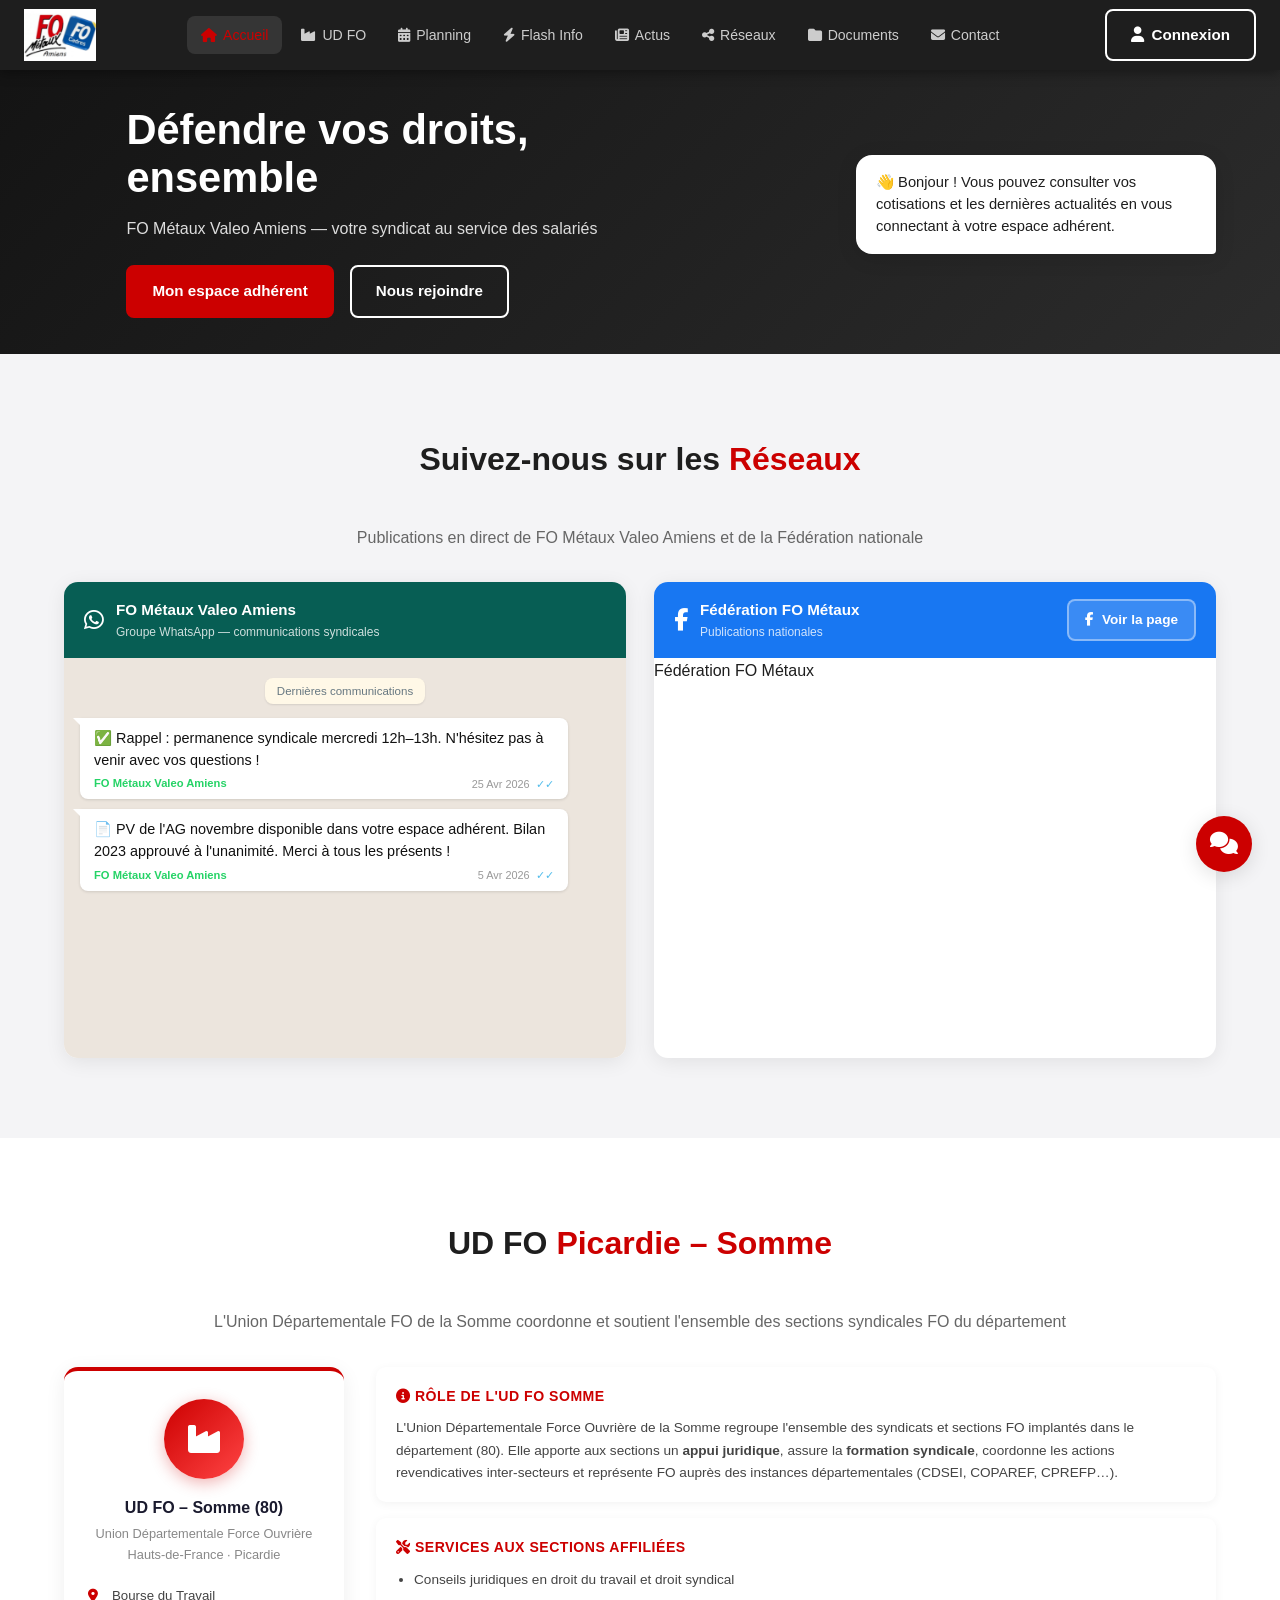
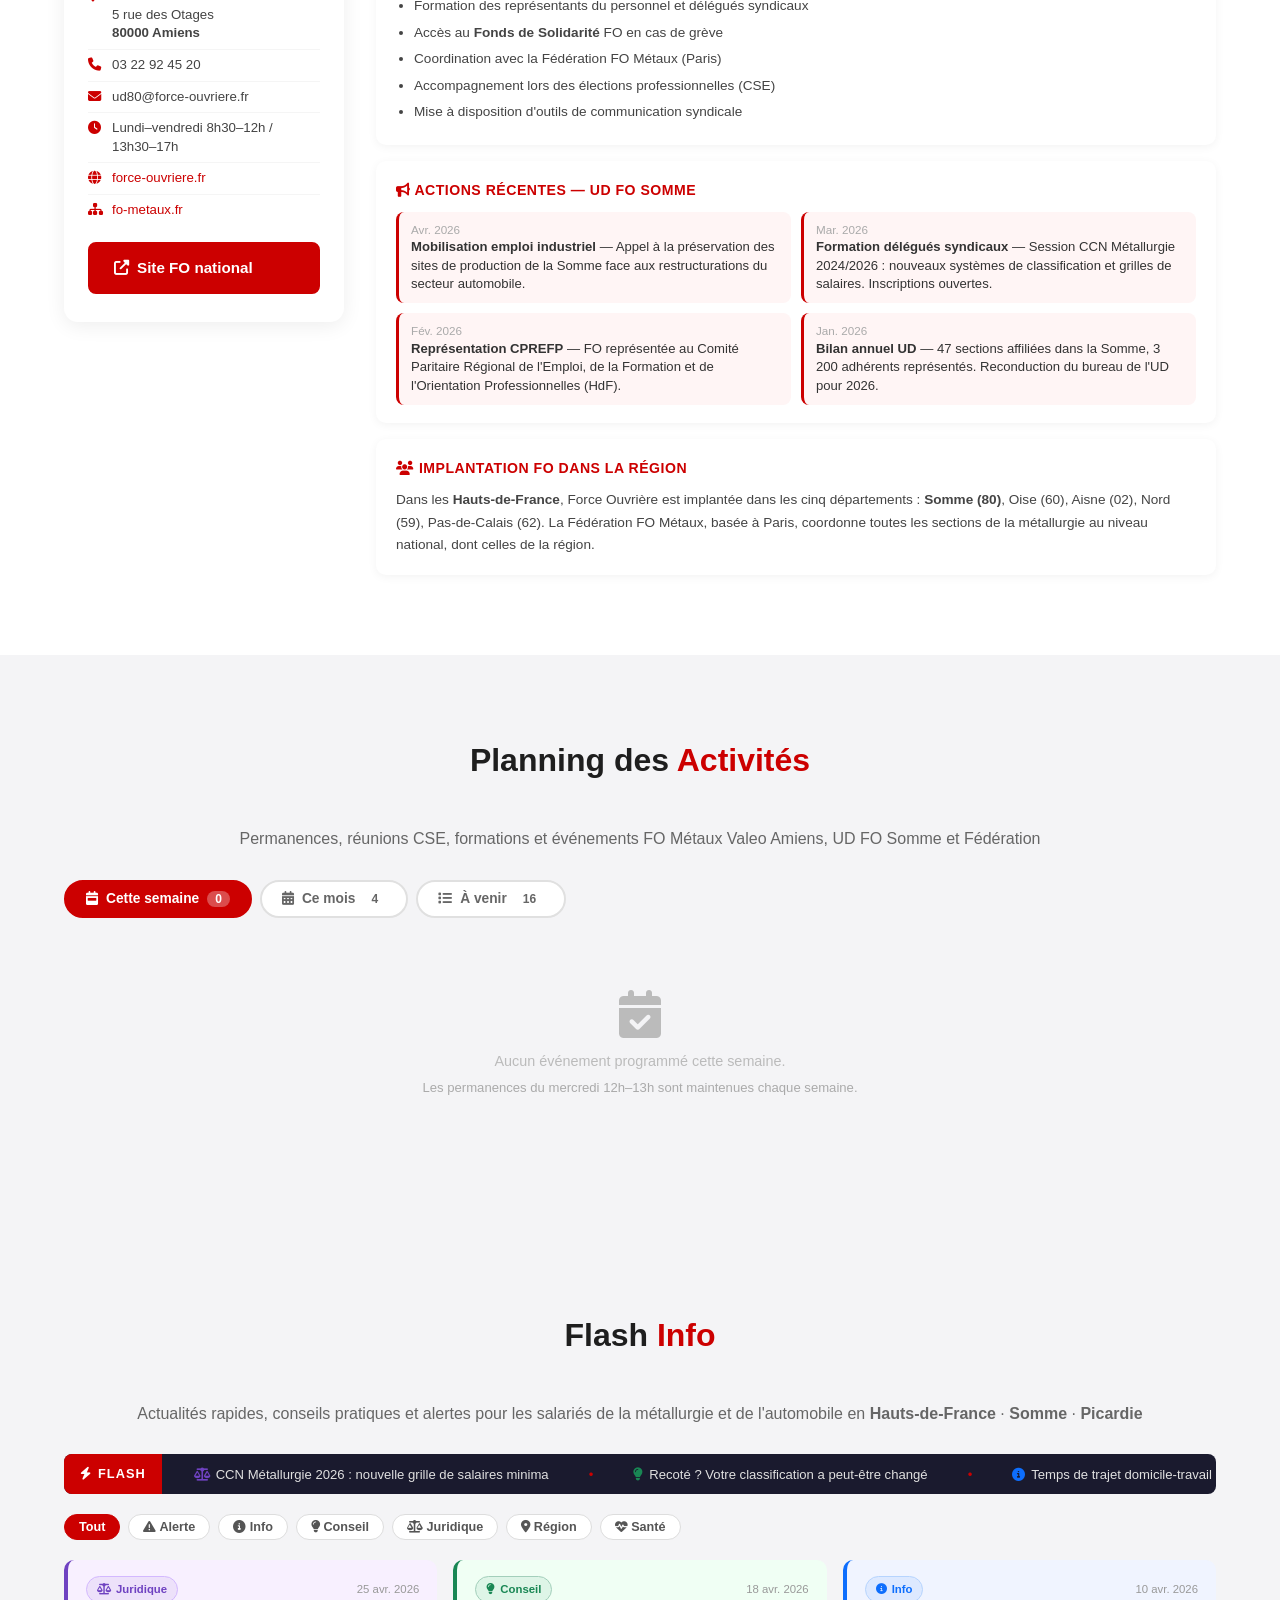
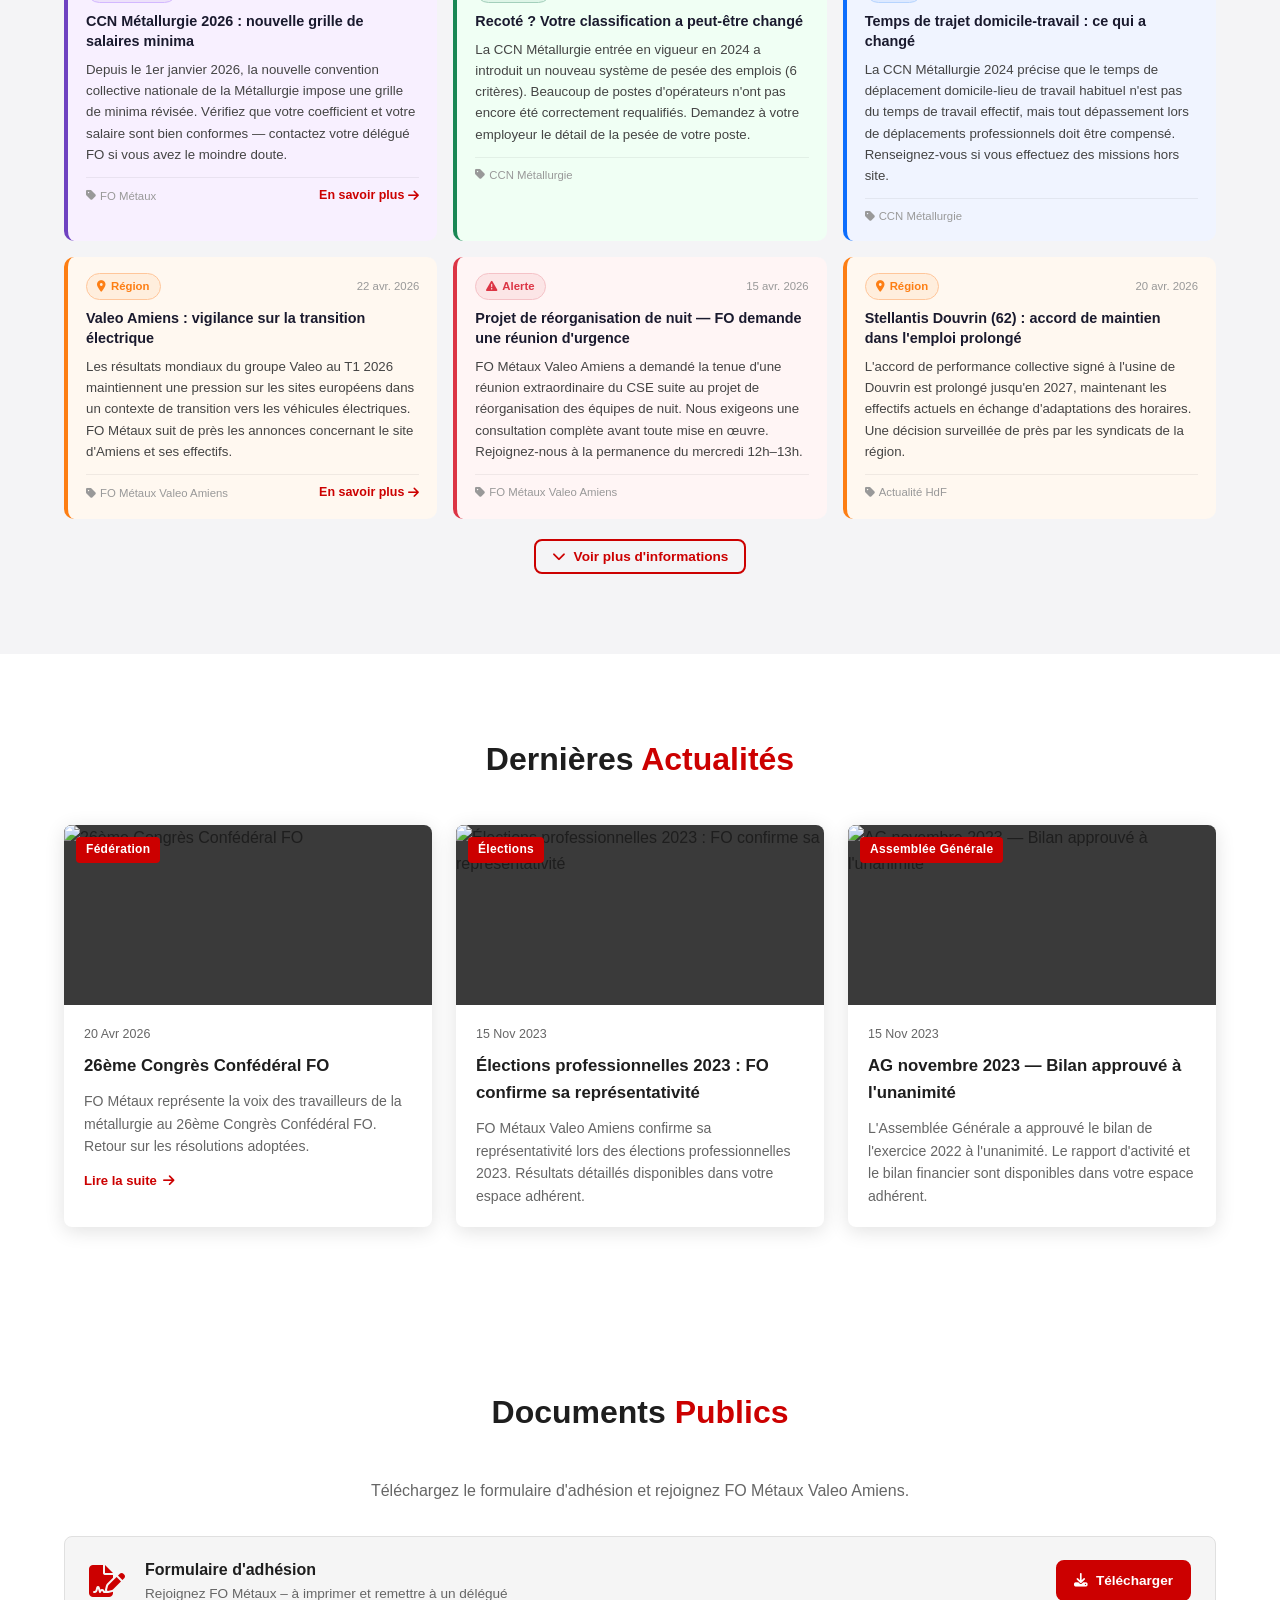
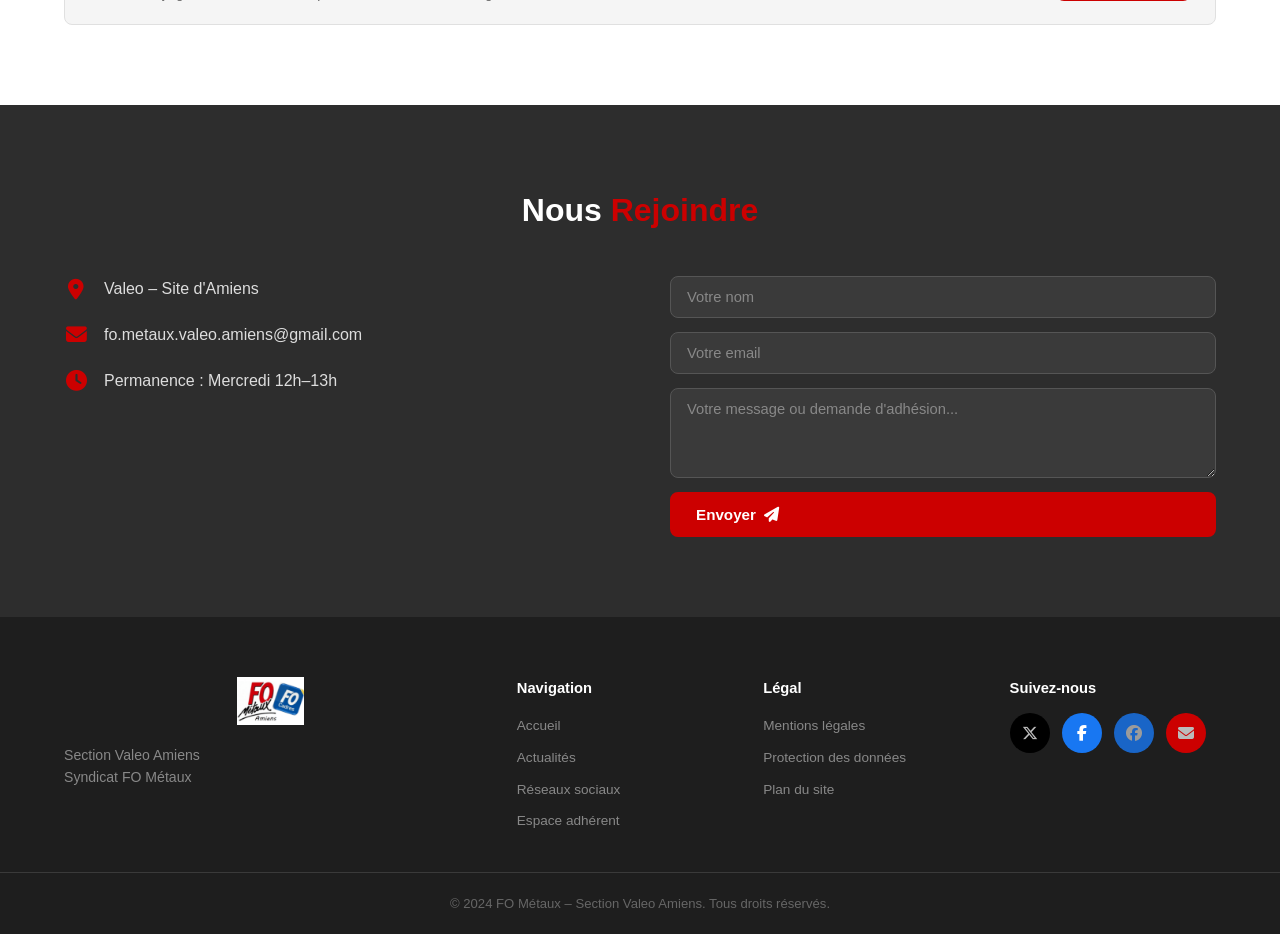
==== commit 5bab1846: "feat: section UD FO Picardie/Somme, planning des activités géré par la secrétaire UD FO Picardie – S" ====
--- a/index.html
+++ b/index.html
@@ -16,6 +16,8 @@
       </a>
       <nav class="main-nav" id="mainNav">
         <a href="index.html" class="nav-link active"><i class="fas fa-home"></i> Accueil</a>
+        <a href="#ud-fo" class="nav-link"><i class="fas fa-industry"></i> UD FO</a>
+        <a href="#planning" class="nav-link"><i class="fas fa-calendar-alt"></i> Planning</a>
         <a href="#flash" class="nav-link"><i class="fas fa-bolt"></i> Flash Info</a>
         <a href="#actus" class="nav-link"><i class="fas fa-newspaper"></i> Actus</a>
         <a href="#reseaux" class="nav-link"><i class="fas fa-share-alt"></i> Réseaux</a>
@@ -111,6 +113,113 @@
     </div>
   </section>
 
+  <!-- UD FO PICARDIE -->
+  <section class="section" id="ud-fo">
+    <div class="container">
+      <h2 class="section-title">UD FO <span class="text-red">Picardie – Somme</span></h2>
+      <p class="section-desc" style="text-align:center;margin-bottom:32px;">
+        L'Union Départementale FO de la Somme coordonne et soutient l'ensemble des sections syndicales FO du département
+      </p>
+
+      <div class="ud-grid">
+        <!-- Carte identité UD -->
+        <div class="ud-card">
+          <div class="ud-logo-ring"><i class="fas fa-industry"></i></div>
+          <h3>UD FO – Somme (80)</h3>
+          <p class="ud-subtitle">Union Départementale Force Ouvrière<br>Hauts-de-France · Picardie</p>
+          <ul class="ud-contact-list">
+            <li>
+              <i class="fas fa-map-marker-alt"></i>
+              <span>Bourse du Travail<br>5 rue des Otages<br><strong>80000 Amiens</strong></span>
+            </li>
+            <li>
+              <i class="fas fa-phone"></i>
+              <span>03 22 92 45 20</span>
+            </li>
+            <li>
+              <i class="fas fa-envelope"></i>
+              <span>ud80@force-ouvriere.fr</span>
+            </li>
+            <li>
+              <i class="fas fa-clock"></i>
+              <span>Lundi–vendredi 8h30–12h / 13h30–17h</span>
+            </li>
+            <li>
+              <i class="fas fa-globe"></i>
+              <a href="https://www.force-ouvriere.fr" target="_blank" rel="noopener" style="color:var(--red);">force-ouvriere.fr</a>
+            </li>
+            <li>
+              <i class="fas fa-sitemap"></i>
+              <a href="https://www.fo-metaux.fr" target="_blank" rel="noopener" style="color:var(--red);">fo-metaux.fr</a>
+            </li>
+          </ul>
+          <a href="https://www.force-ouvriere.fr" target="_blank" rel="noopener"
+             class="btn btn-red" style="width:100%;margin-top:16px;text-align:center;">
+            <i class="fas fa-external-link-alt"></i> Site FO national
+          </a>
+        </div>
+
+        <!-- Informations UD -->
+        <div class="ud-info">
+          <div class="ud-info-block">
+            <h4><i class="fas fa-info-circle"></i> Rôle de l'UD FO Somme</h4>
+            <p>L'Union Départementale Force Ouvrière de la Somme regroupe l'ensemble des syndicats et sections FO implantés dans le département (80). Elle apporte aux sections un <strong>appui juridique</strong>, assure la <strong>formation syndicale</strong>, coordonne les actions revendicatives inter-secteurs et représente FO auprès des instances départementales (CDSEI, COPAREF, CPREFP…).</p>
+          </div>
+
+          <div class="ud-info-block">
+            <h4><i class="fas fa-tools"></i> Services aux sections affiliées</h4>
+            <ul>
+              <li>Conseils juridiques en droit du travail et droit syndical</li>
+              <li>Formation des représentants du personnel et délégués syndicaux</li>
+              <li>Accès au <strong>Fonds de Solidarité</strong> FO en cas de grève</li>
+              <li>Coordination avec la Fédération FO Métaux (Paris)</li>
+              <li>Accompagnement lors des élections professionnelles (CSE)</li>
+              <li>Mise à disposition d'outils de communication syndicale</li>
+            </ul>
+          </div>
+
+          <div class="ud-info-block">
+            <h4><i class="fas fa-bullhorn"></i> Actions récentes — UD FO Somme</h4>
+            <div class="ud-action-list">
+              <div class="ud-action-item">
+                <div class="ud-action-date">Avr. 2026</div>
+                <strong>Mobilisation emploi industriel</strong> — Appel à la préservation des sites de production de la Somme face aux restructurations du secteur automobile.
+              </div>
+              <div class="ud-action-item">
+                <div class="ud-action-date">Mar. 2026</div>
+                <strong>Formation délégués syndicaux</strong> — Session CCN Métallurgie 2024/2026 : nouveaux systèmes de classification et grilles de salaires. Inscriptions ouvertes.
+              </div>
+              <div class="ud-action-item">
+                <div class="ud-action-date">Fév. 2026</div>
+                <strong>Représentation CPREFP</strong> — FO représentée au Comité Paritaire Régional de l'Emploi, de la Formation et de l'Orientation Professionnelles (HdF).
+              </div>
+              <div class="ud-action-item">
+                <div class="ud-action-date">Jan. 2026</div>
+                <strong>Bilan annuel UD</strong> — 47 sections affiliées dans la Somme, 3 200 adhérents représentés. Reconduction du bureau de l'UD pour 2026.
+              </div>
+            </div>
+          </div>
+
+          <div class="ud-info-block">
+            <h4><i class="fas fa-users"></i> Implantation FO dans la région</h4>
+            <p>Dans les <strong>Hauts-de-France</strong>, Force Ouvrière est implantée dans les cinq départements : <strong>Somme (80)</strong>, Oise (60), Aisne (02), Nord (59), Pas-de-Calais (62). La Fédération FO Métaux, basée à Paris, coordonne toutes les sections de la métallurgie au niveau national, dont celles de la région.</p>
+          </div>
+        </div>
+      </div>
+    </div>
+  </section>
+
+  <!-- PLANNING DES ACTIVITÉS -->
+  <section class="section section-grey" id="planning">
+    <div class="container">
+      <h2 class="section-title">Planning des <span class="text-red">Activités</span></h2>
+      <p class="section-desc" style="text-align:center;margin-bottom:28px;">
+        Permanences, réunions CSE, formations et événements FO Métaux Valeo Amiens, UD FO Somme et Fédération
+      </p>
+      <div id="planningPublic"></div>
+    </div>
+  </section>
+
   <!-- FLASH INFO -->
   <section class="section section-grey" id="flash">
     <div class="container">
@@ -235,9 +344,11 @@
 
   <script src="js/auth.js"></script>
   <script src="js/flash-info.js"></script>
+  <script src="js/planning.js"></script>
   <script src="js/app.js"></script>
   <script>
     loadFlashInfo('flashInfoSection', { max: 6, showFilter: true, showTicker: true });
+    loadPlanningPublic('planningPublic');
   </script>
 </body>
 </html>
--- a/css/style.css
+++ b/css/style.css
@@ -540,6 +540,170 @@
   .cards-row { grid-template-columns: 1fr; }
   .login-card { padding: 32px 24px; }
   .section-title { font-size: 1.5rem; }
+}
+
+/* ═══════════════════════════════════════════
+   UD FO PICARDIE
+═══════════════════════════════════════════ */
+.ud-grid {
+  display: grid;
+  grid-template-columns: 280px 1fr;
+  gap: 32px;
+  align-items: start;
+}
+.ud-card {
+  background: #fff;
+  border-radius: 14px;
+  padding: 28px 24px;
+  box-shadow: 0 4px 20px rgba(0,0,0,.07);
+  border-top: 4px solid var(--red);
+  text-align: center;
+}
+.ud-logo-ring {
+  width: 80px; height: 80px; border-radius: 50%;
+  background: linear-gradient(135deg, #cc0000, #ff4444);
+  display: flex; align-items: center; justify-content: center;
+  margin: 0 auto 16px;
+  font-size: 2rem; color: #fff;
+  box-shadow: 0 4px 16px rgba(204,0,0,.3);
+}
+.ud-card h3 { font-size: 1rem; font-weight: 800; color: #1a1a2e; margin: 0 0 4px; }
+.ud-card .ud-subtitle { font-size: .8rem; color: #888; margin-bottom: 16px; }
+.ud-contact-list { list-style: none; padding: 0; margin: 0; text-align: left; }
+.ud-contact-list li {
+  display: flex; align-items: flex-start; gap: 10px;
+  font-size: .83rem; color: #444;
+  padding: 6px 0; border-bottom: 1px solid #f5f5f5;
+  line-height: 1.4;
+}
+.ud-contact-list li:last-child { border-bottom: none; }
+.ud-contact-list li i { color: var(--red); width: 14px; flex-shrink: 0; margin-top: 2px; }
+.ud-info { display: flex; flex-direction: column; gap: 16px; }
+.ud-info-block {
+  background: #fff;
+  border-radius: 10px; padding: 18px 20px;
+  box-shadow: 0 2px 10px rgba(0,0,0,.05);
+}
+.ud-info-block h4 {
+  font-size: .88rem; font-weight: 800; color: var(--red);
+  margin: 0 0 10px; text-transform: uppercase; letter-spacing: .5px;
+}
+.ud-info-block p, .ud-info-block li {
+  font-size: .85rem; color: #444; line-height: 1.65; margin: 0;
+}
+.ud-info-block ul { padding-left: 18px; margin: 0; }
+.ud-info-block ul li { margin-bottom: 4px; }
+.ud-action-list {
+  display: grid; grid-template-columns: 1fr 1fr; gap: 10px; margin-top: 8px;
+}
+.ud-action-item {
+  background: #fff5f5; border-radius: 8px; padding: 10px 12px;
+  border-left: 3px solid var(--red);
+  font-size: .82rem; color: #333; line-height: 1.4;
+}
+.ud-action-date { font-size: .73rem; color: #aaa; }
+@media (max-width: 768px) {
+  .ud-grid { grid-template-columns: 1fr; }
+  .ud-action-list { grid-template-columns: 1fr; }
+}
+
+/* ═══════════════════════════════════════════
+   PLANNING
+═══════════════════════════════════════════ */
+.plan-tabs {
+  display: flex; gap: 8px; margin-bottom: 24px; flex-wrap: wrap;
+}
+.plan-tab {
+  display: flex; align-items: center; gap: 8px;
+  padding: 9px 20px; border-radius: 30px;
+  border: 2px solid #e0e0e0; background: #fff;
+  font-size: .86rem; font-weight: 700; color: #666;
+  cursor: pointer; transition: all .18s; font-family: inherit;
+}
+.plan-tab:hover { border-color: var(--red); color: var(--red); }
+.plan-tab.active {
+  background: var(--red); border-color: var(--red);
+  color: #fff;
+}
+.plan-tab-count {
+  background: rgba(255,255,255,.25);
+  color: inherit;
+  border-radius: 12px; padding: 1px 8px;
+  font-size: .75rem; font-weight: 800;
+}
+.plan-tab.active .plan-tab-count { background: rgba(255,255,255,.3); }
+
+/* Groupes par jour */
+.plan-day-group { margin-bottom: 24px; }
+.plan-day-label {
+  display: flex; align-items: center; gap: 10px;
+  font-size: .85rem; font-weight: 700; color: #666;
+  text-transform: capitalize;
+  padding-bottom: 8px; margin-bottom: 10px;
+  border-bottom: 2px solid #eee;
+}
+.plan-day-label.plan-day-today {
+  color: var(--red);
+  border-bottom-color: var(--red);
+}
+.plan-today-badge {
+  background: var(--red); color: #fff;
+  padding: 2px 10px; border-radius: 12px;
+  font-size: .72rem; font-weight: 800;
+}
+.plan-day-events { display: flex; flex-direction: column; gap: 10px; }
+
+/* Carte événement */
+.plan-card {
+  border-radius: 10px; padding: 14px 16px;
+  display: flex; flex-direction: column; gap: 7px;
+  transition: transform .15s, box-shadow .15s;
+}
+.plan-card:hover { transform: translateX(3px); box-shadow: 0 4px 16px rgba(0,0,0,.07); }
+.plan-card-head {
+  display: flex; align-items: center;
+  justify-content: space-between; gap: 8px;
+}
+.plan-badge {
+  display: inline-flex; align-items: center; gap: 5px;
+  padding: 3px 10px; border-radius: 20px;
+  font-size: .71rem; font-weight: 700;
+}
+.plan-countdown { font-size: .75rem; font-weight: 600; }
+.plan-title {
+  font-size: .92rem; font-weight: 700; color: #1a1a2e;
+  line-height: 1.3; margin: 0;
+}
+.plan-meta {
+  display: flex; flex-direction: column; gap: 3px;
+  font-size: .8rem; color: #555;
+}
+.plan-meta span { display: flex; align-items: center; gap: 6px; }
+.plan-desc { font-size: .82rem; color: #555; line-height: 1.55; margin: 0; }
+.plan-footer {
+  display: flex; align-items: center;
+  justify-content: space-between;
+  padding-top: 6px; margin-top: 2px;
+  border-top: 1px solid rgba(0,0,0,.06);
+}
+.plan-source { font-size: .71rem; color: #aaa; }
+.plan-link {
+  font-size: .78rem; font-weight: 700; color: var(--red);
+  text-decoration: none; display: inline-flex;
+  align-items: center; gap: 4px;
+}
+.plan-link:hover { text-decoration: underline; }
+
+/* État vide */
+.plan-empty {
+  text-align: center; padding: 48px 24px; color: #bbb;
+}
+.plan-empty i { font-size: 3rem; display: block; margin-bottom: 12px; }
+.plan-empty p { font-size: .9rem; margin: 4px 0; }
+
+@media (max-width: 768px) {
+  .plan-tabs { gap: 6px; }
+  .plan-tab { padding: 7px 14px; font-size: .8rem; }
 }
 
 /* ═══════════════════════════════════════════
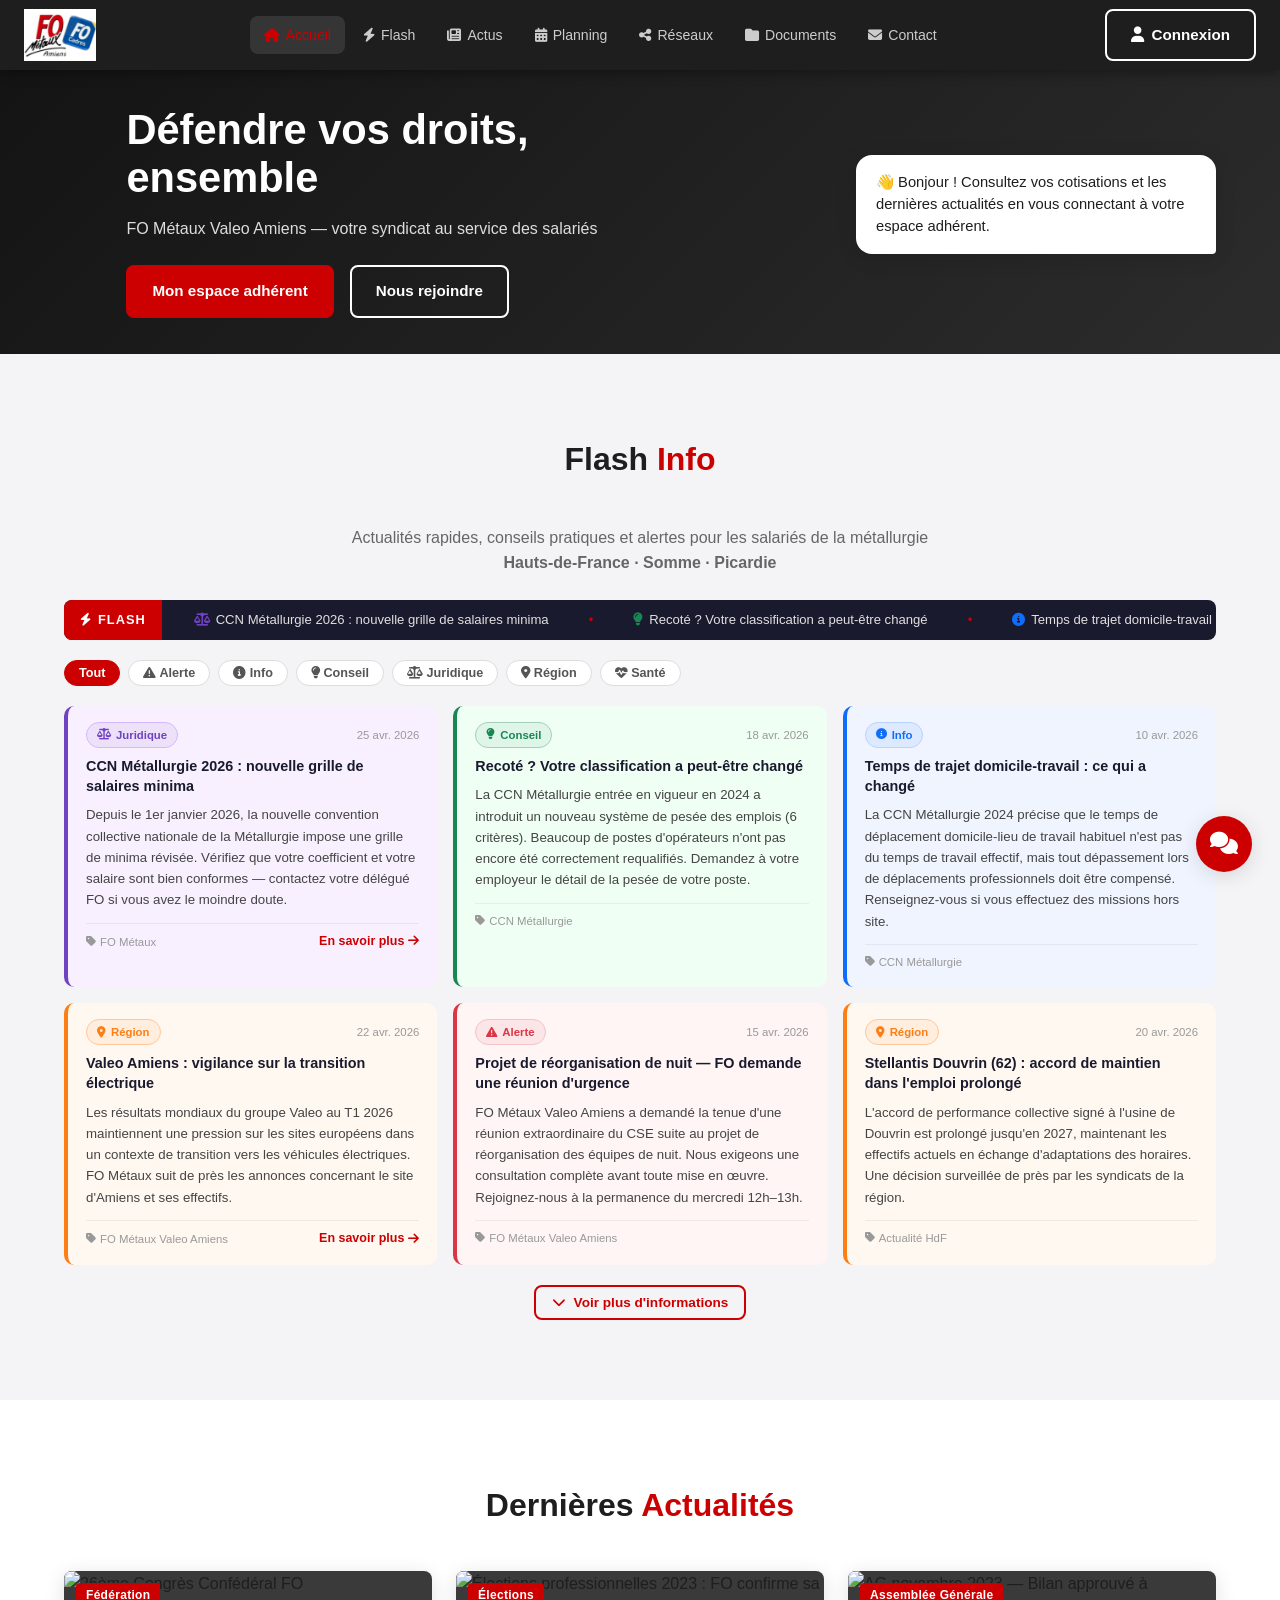
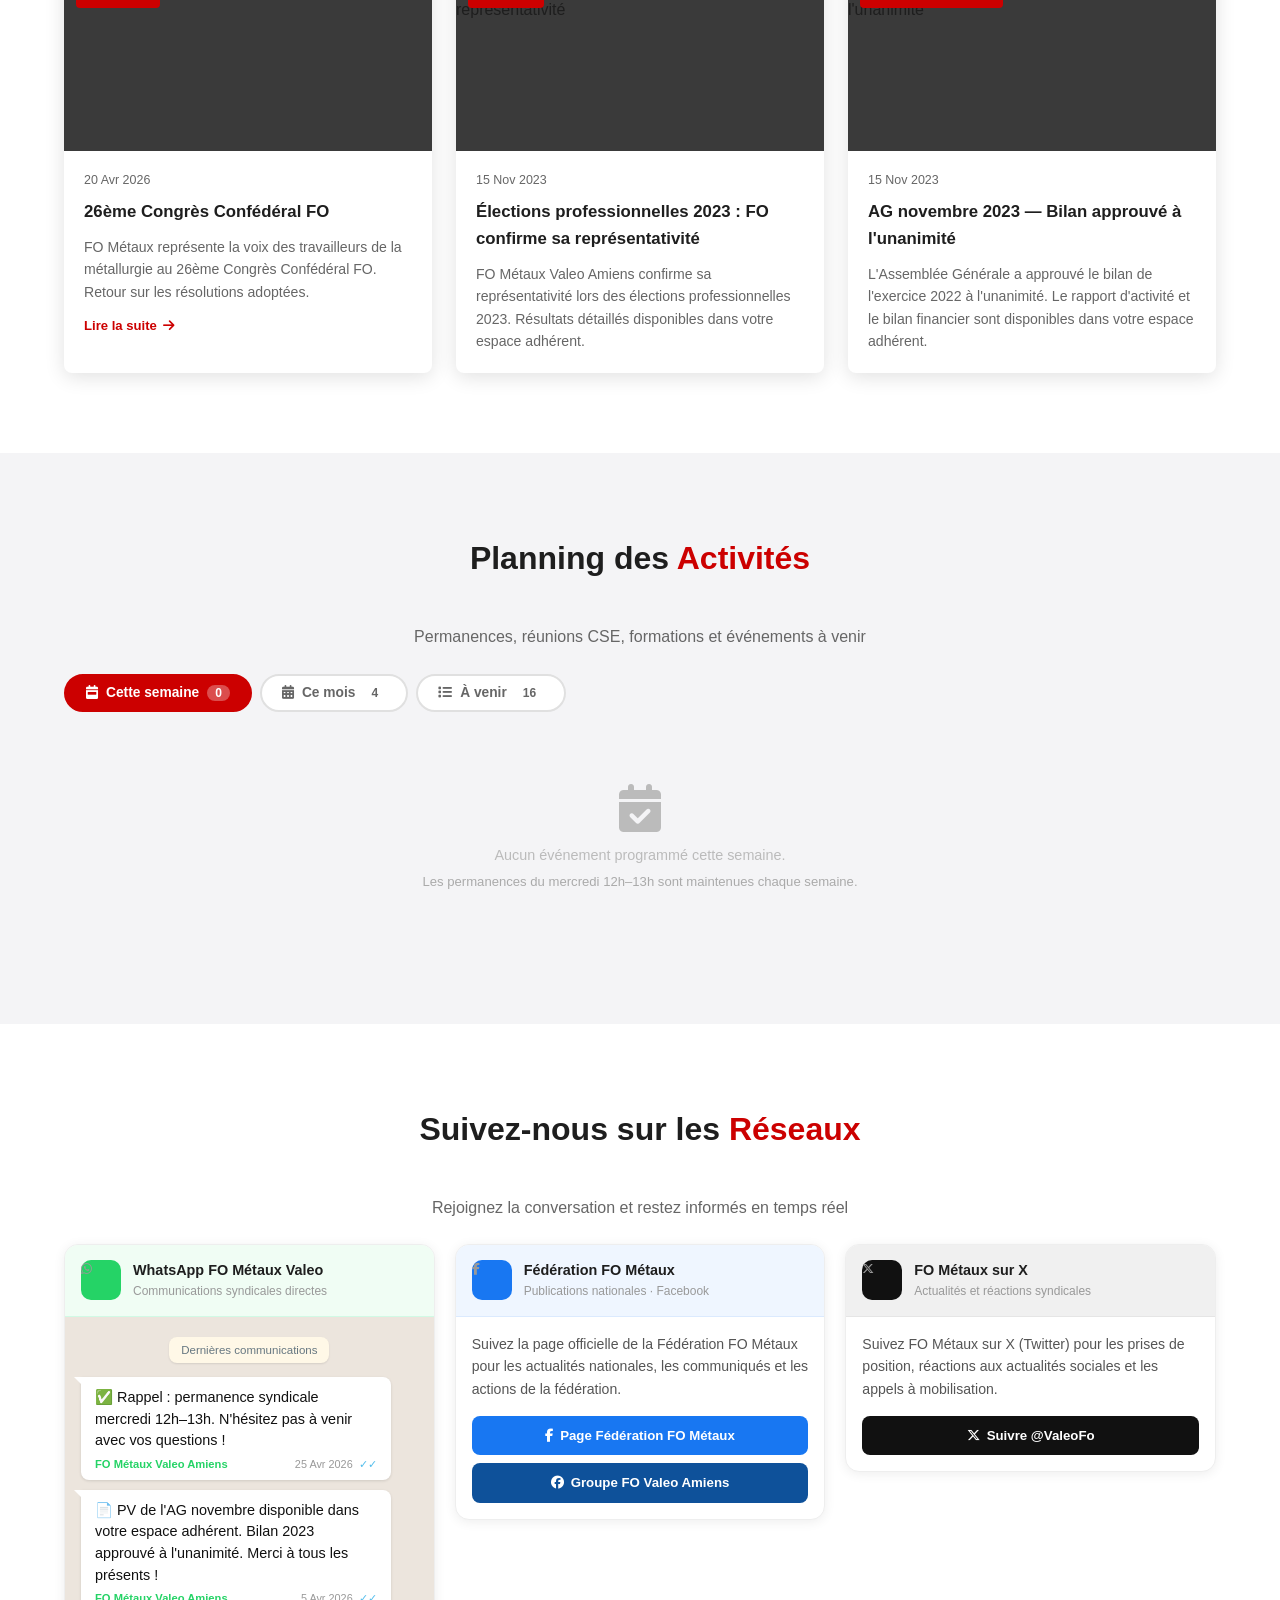
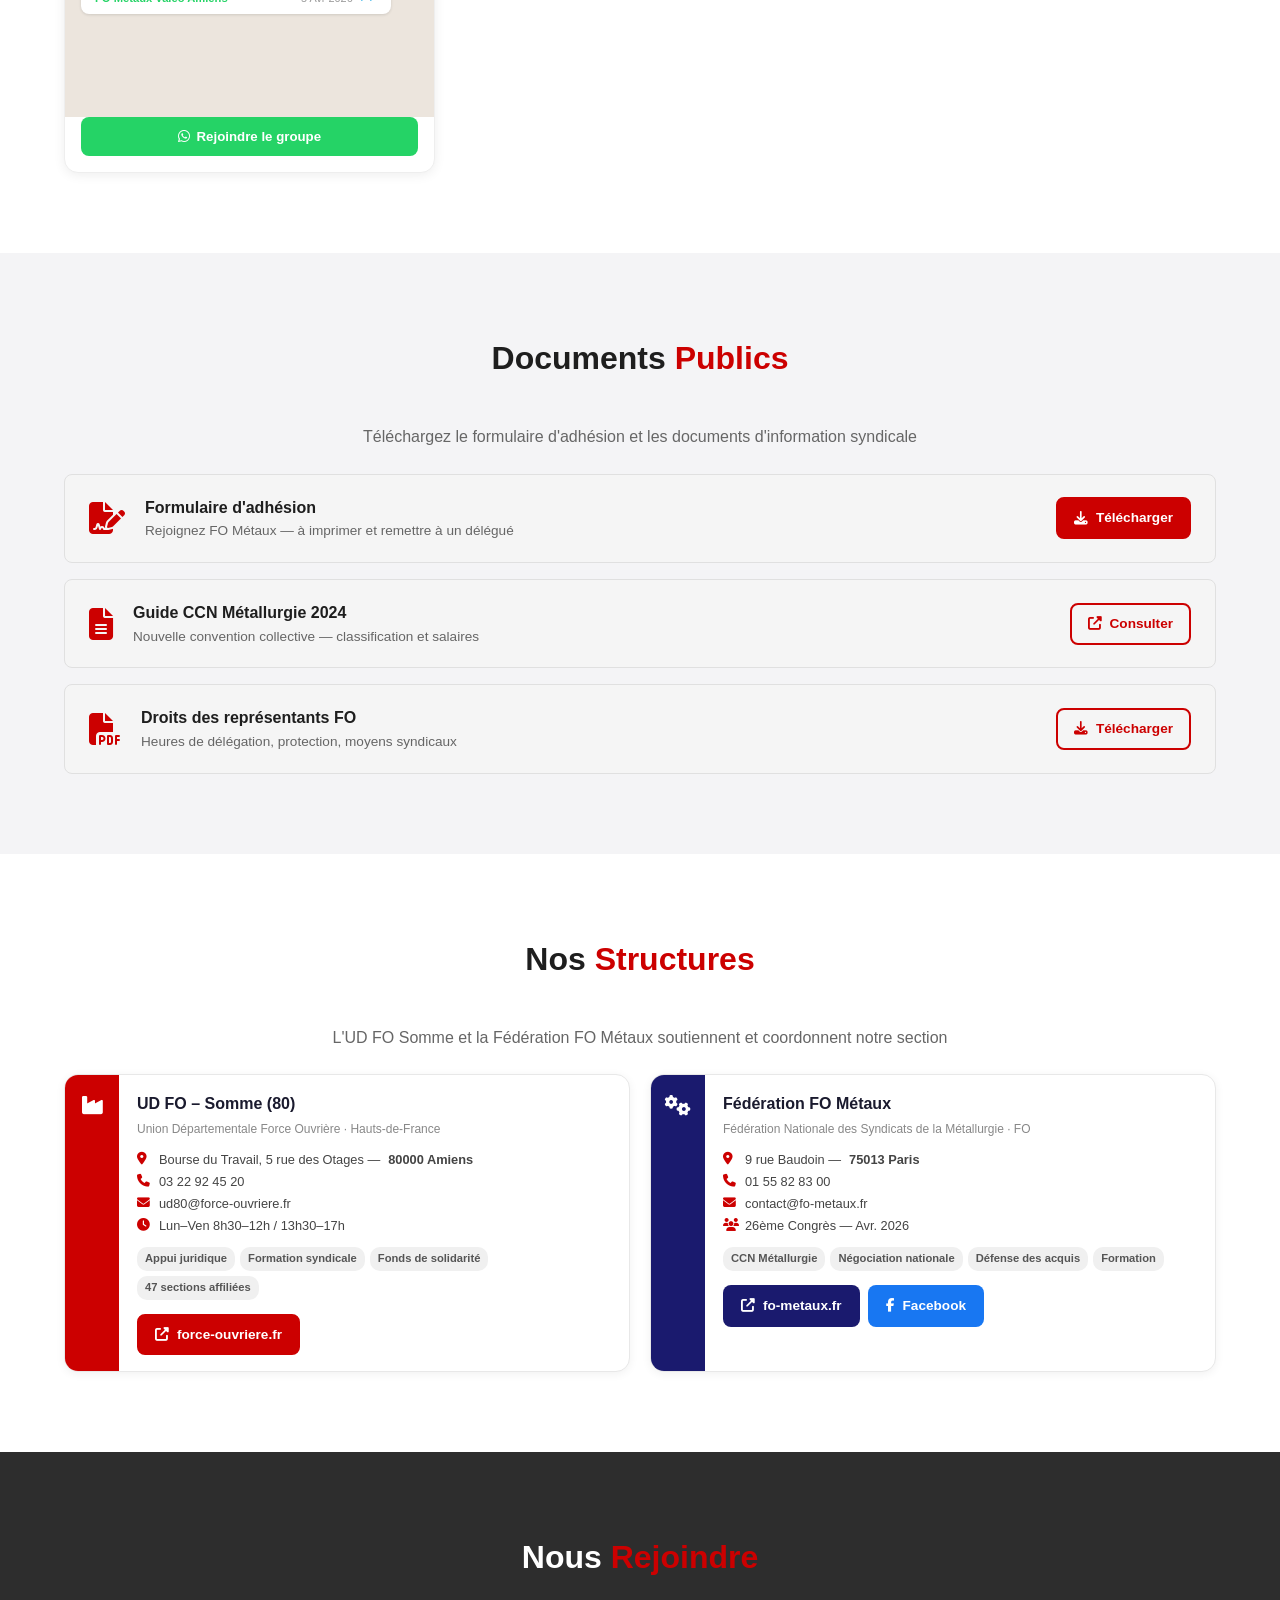
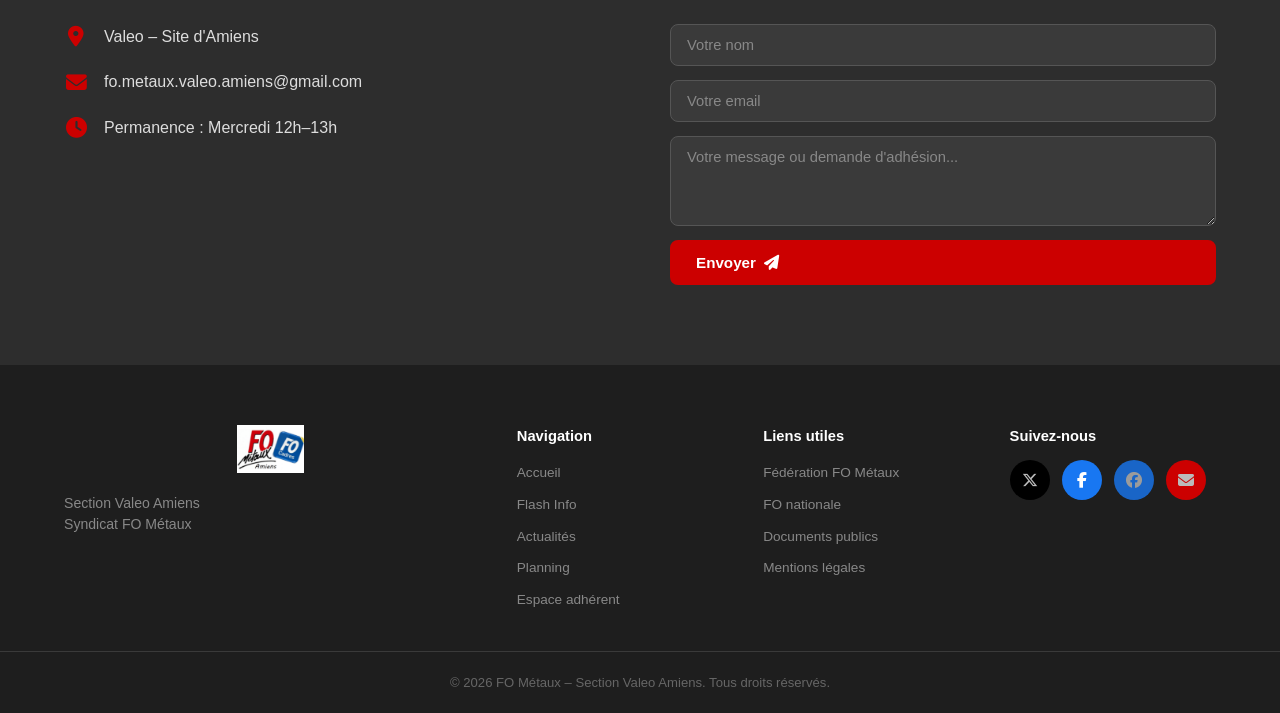
==== commit a9a94432: "feat: trésorier équivalent admin, journal audit, page accueil mobile, correctifs - Trésorier : répar" ====
--- a/index.html
+++ b/index.html
@@ -8,6 +8,7 @@
   <link rel="stylesheet" href="https://cdnjs.cloudflare.com/ajax/libs/font-awesome/6.5.0/css/all.min.css" />
 </head>
 <body>
+
   <!-- HEADER -->
   <header class="site-header">
     <div class="header-inner">
@@ -15,14 +16,13 @@
         <img src="assets/img/logo.png" alt="FO Métaux Amiens" class="logo-img" />
       </a>
       <nav class="main-nav" id="mainNav">
-        <a href="index.html" class="nav-link active"><i class="fas fa-home"></i> Accueil</a>
-        <a href="#ud-fo" class="nav-link"><i class="fas fa-industry"></i> UD FO</a>
-        <a href="#planning" class="nav-link"><i class="fas fa-calendar-alt"></i> Planning</a>
-        <a href="#flash" class="nav-link"><i class="fas fa-bolt"></i> Flash Info</a>
-        <a href="#actus" class="nav-link"><i class="fas fa-newspaper"></i> Actus</a>
-        <a href="#reseaux" class="nav-link"><i class="fas fa-share-alt"></i> Réseaux</a>
-        <a href="#documents" class="nav-link"><i class="fas fa-folder"></i> Documents</a>
-        <a href="#contact" class="nav-link"><i class="fas fa-envelope"></i> Contact</a>
+        <a href="index.html"    class="nav-link active"><i class="fas fa-home"></i> Accueil</a>
+        <a href="#flash"        class="nav-link"><i class="fas fa-bolt"></i> Flash</a>
+        <a href="#actus"        class="nav-link"><i class="fas fa-newspaper"></i> Actus</a>
+        <a href="#planning"     class="nav-link"><i class="fas fa-calendar-alt"></i> Planning</a>
+        <a href="#reseaux"      class="nav-link"><i class="fas fa-share-alt"></i> Réseaux</a>
+        <a href="#documents"    class="nav-link"><i class="fas fa-folder"></i> Documents</a>
+        <a href="#contact"      class="nav-link"><i class="fas fa-envelope"></i> Contact</a>
       </nav>
       <div class="header-actions">
         <a href="login.html" class="btn btn-outline-white"><i class="fas fa-user"></i> Connexion</a>
@@ -40,199 +40,30 @@
       <h1>Défendre vos droits,<br>ensemble</h1>
       <p>FO Métaux Valeo Amiens — votre syndicat au service des salariés</p>
       <div class="hero-cta">
-        <a href="login.html" class="btn btn-red">Mon espace adhérent</a>
-        <a href="#contact" class="btn btn-outline-white">Nous rejoindre</a>
+        <a href="login.html"  class="btn btn-red">Mon espace adhérent</a>
+        <a href="#contact"    class="btn btn-outline-white">Nous rejoindre</a>
       </div>
     </div>
     <div class="hero-chatbot">
       <div class="chatbot-bubble">
-        <p>👋 Bonjour ! Vous pouvez consulter vos cotisations et les dernières actualités en vous connectant à votre espace adhérent.</p>
-      </div>
-    </div>
-  </section>
-
-  <!-- RÉSEAUX SOCIAUX -->
-  <section class="section section-grey" id="reseaux">
-    <div class="container">
-      <h2 class="section-title">Suivez-nous sur les <span class="text-red">Réseaux</span></h2>
-      <p class="section-desc" style="text-align:center;margin-bottom:32px;">Publications en direct de FO Métaux Valeo Amiens et de la Fédération nationale</p>
-
-      <div class="social-live-grid">
-
-        <!-- ── WhatsApp — FO Métaux Valeo Amiens ── -->
-        <div class="social-live-col">
-          <div class="social-live-header whatsapp-header">
-            <div class="social-live-title">
-              <i class="fab fa-whatsapp"></i>
-              <div>
-                <strong>FO Métaux Valeo Amiens</strong>
-                <span>Groupe WhatsApp — communications syndicales</span>
-              </div>
-            </div>
-          </div>
-          <div class="social-live-feed wa-feed" id="waFeed">
-            <div style="text-align:center;padding:40px;color:#aaa;">
-              <i class="fas fa-spinner fa-spin"></i>
-            </div>
-          </div>
-        </div>
-
-        <!-- ── Facebook Fédération FO Métaux ── -->
-        <div class="social-live-col">
-          <div class="social-live-header facebook-header">
-            <div class="social-live-title">
-              <i class="fab fa-facebook-f"></i>
-              <div>
-                <strong>Fédération FO Métaux</strong>
-                <span>Publications nationales</span>
-              </div>
-            </div>
-            <a href="https://www.facebook.com/federationfometaux" target="_blank" rel="noopener" class="btn btn-sm social-follow-btn">
-              <i class="fab fa-facebook-f"></i> Voir la page
-            </a>
-          </div>
-          <div class="social-live-feed fb-page-wrap">
-            <div id="fb-root"></div>
-            <div class="fb-page"
-                 data-href="https://www.facebook.com/federationfometaux/"
-                 data-tabs="timeline"
-                 data-width=""
-                 data-height="580"
-                 data-small-header="true"
-                 data-adapt-container-width="true"
-                 data-hide-cover="false"
-                 data-show-facepile="false">
-              <blockquote cite="https://www.facebook.com/federationfometaux/" class="fb-xfbml-parse-ignore">
-                <a href="https://www.facebook.com/federationfometaux/">Fédération FO Métaux</a>
-              </blockquote>
-            </div>
-          </div>
-        </div>
-
-      </div><!-- /social-live-grid -->
-    </div>
-  </section>
-
-  <!-- UD FO PICARDIE -->
-  <section class="section" id="ud-fo">
-    <div class="container">
-      <h2 class="section-title">UD FO <span class="text-red">Picardie – Somme</span></h2>
-      <p class="section-desc" style="text-align:center;margin-bottom:32px;">
-        L'Union Départementale FO de la Somme coordonne et soutient l'ensemble des sections syndicales FO du département
-      </p>
-
-      <div class="ud-grid">
-        <!-- Carte identité UD -->
-        <div class="ud-card">
-          <div class="ud-logo-ring"><i class="fas fa-industry"></i></div>
-          <h3>UD FO – Somme (80)</h3>
-          <p class="ud-subtitle">Union Départementale Force Ouvrière<br>Hauts-de-France · Picardie</p>
-          <ul class="ud-contact-list">
-            <li>
-              <i class="fas fa-map-marker-alt"></i>
-              <span>Bourse du Travail<br>5 rue des Otages<br><strong>80000 Amiens</strong></span>
-            </li>
-            <li>
-              <i class="fas fa-phone"></i>
-              <span>03 22 92 45 20</span>
-            </li>
-            <li>
-              <i class="fas fa-envelope"></i>
-              <span>ud80@force-ouvriere.fr</span>
-            </li>
-            <li>
-              <i class="fas fa-clock"></i>
-              <span>Lundi–vendredi 8h30–12h / 13h30–17h</span>
-            </li>
-            <li>
-              <i class="fas fa-globe"></i>
-              <a href="https://www.force-ouvriere.fr" target="_blank" rel="noopener" style="color:var(--red);">force-ouvriere.fr</a>
-            </li>
-            <li>
-              <i class="fas fa-sitemap"></i>
-              <a href="https://www.fo-metaux.fr" target="_blank" rel="noopener" style="color:var(--red);">fo-metaux.fr</a>
-            </li>
-          </ul>
-          <a href="https://www.force-ouvriere.fr" target="_blank" rel="noopener"
-             class="btn btn-red" style="width:100%;margin-top:16px;text-align:center;">
-            <i class="fas fa-external-link-alt"></i> Site FO national
-          </a>
-        </div>
-
-        <!-- Informations UD -->
-        <div class="ud-info">
-          <div class="ud-info-block">
-            <h4><i class="fas fa-info-circle"></i> Rôle de l'UD FO Somme</h4>
-            <p>L'Union Départementale Force Ouvrière de la Somme regroupe l'ensemble des syndicats et sections FO implantés dans le département (80). Elle apporte aux sections un <strong>appui juridique</strong>, assure la <strong>formation syndicale</strong>, coordonne les actions revendicatives inter-secteurs et représente FO auprès des instances départementales (CDSEI, COPAREF, CPREFP…).</p>
-          </div>
-
-          <div class="ud-info-block">
-            <h4><i class="fas fa-tools"></i> Services aux sections affiliées</h4>
-            <ul>
-              <li>Conseils juridiques en droit du travail et droit syndical</li>
-              <li>Formation des représentants du personnel et délégués syndicaux</li>
-              <li>Accès au <strong>Fonds de Solidarité</strong> FO en cas de grève</li>
-              <li>Coordination avec la Fédération FO Métaux (Paris)</li>
-              <li>Accompagnement lors des élections professionnelles (CSE)</li>
-              <li>Mise à disposition d'outils de communication syndicale</li>
-            </ul>
-          </div>
-
-          <div class="ud-info-block">
-            <h4><i class="fas fa-bullhorn"></i> Actions récentes — UD FO Somme</h4>
-            <div class="ud-action-list">
-              <div class="ud-action-item">
-                <div class="ud-action-date">Avr. 2026</div>
-                <strong>Mobilisation emploi industriel</strong> — Appel à la préservation des sites de production de la Somme face aux restructurations du secteur automobile.
-              </div>
-              <div class="ud-action-item">
-                <div class="ud-action-date">Mar. 2026</div>
-                <strong>Formation délégués syndicaux</strong> — Session CCN Métallurgie 2024/2026 : nouveaux systèmes de classification et grilles de salaires. Inscriptions ouvertes.
-              </div>
-              <div class="ud-action-item">
-                <div class="ud-action-date">Fév. 2026</div>
-                <strong>Représentation CPREFP</strong> — FO représentée au Comité Paritaire Régional de l'Emploi, de la Formation et de l'Orientation Professionnelles (HdF).
-              </div>
-              <div class="ud-action-item">
-                <div class="ud-action-date">Jan. 2026</div>
-                <strong>Bilan annuel UD</strong> — 47 sections affiliées dans la Somme, 3 200 adhérents représentés. Reconduction du bureau de l'UD pour 2026.
-              </div>
-            </div>
-          </div>
-
-          <div class="ud-info-block">
-            <h4><i class="fas fa-users"></i> Implantation FO dans la région</h4>
-            <p>Dans les <strong>Hauts-de-France</strong>, Force Ouvrière est implantée dans les cinq départements : <strong>Somme (80)</strong>, Oise (60), Aisne (02), Nord (59), Pas-de-Calais (62). La Fédération FO Métaux, basée à Paris, coordonne toutes les sections de la métallurgie au niveau national, dont celles de la région.</p>
-          </div>
-        </div>
-      </div>
-    </div>
-  </section>
-
-  <!-- PLANNING DES ACTIVITÉS -->
-  <section class="section section-grey" id="planning">
-    <div class="container">
-      <h2 class="section-title">Planning des <span class="text-red">Activités</span></h2>
-      <p class="section-desc" style="text-align:center;margin-bottom:28px;">
-        Permanences, réunions CSE, formations et événements FO Métaux Valeo Amiens, UD FO Somme et Fédération
-      </p>
-      <div id="planningPublic"></div>
-    </div>
-  </section>
-
-  <!-- FLASH INFO -->
+        <p>👋 Bonjour ! Consultez vos cotisations et les dernières actualités en vous connectant à votre espace adhérent.</p>
+      </div>
+    </div>
+  </section>
+
+  <!-- ①  FLASH INFO ─────────────────────────────────────── -->
   <section class="section section-grey" id="flash">
     <div class="container">
       <h2 class="section-title">Flash <span class="text-red">Info</span></h2>
-      <p class="section-desc" style="text-align:center;margin-bottom:28px;">
-        Actualités rapides, conseils pratiques et alertes pour les salariés de la métallurgie et de l'automobile
-        en <strong>Hauts-de-France</strong> · <strong>Somme</strong> · <strong>Picardie</strong>
+      <p class="section-desc" style="text-align:center;margin-bottom:24px;">
+        Actualités rapides, conseils pratiques et alertes pour les salariés de la métallurgie<br>
+        <strong>Hauts-de-France · Somme · Picardie</strong>
       </p>
       <div id="flashInfoSection"></div>
     </div>
   </section>
 
-  <!-- ACTUS -->
+  <!-- ②  ACTUALITÉS ──────────────────────────────────────── -->
   <section class="section" id="actus">
     <div class="container">
       <h2 class="section-title">Dernières <span class="text-red">Actualités</span></h2>
@@ -244,25 +75,205 @@
     </div>
   </section>
 
-  <!-- DOCUMENTS PUBLICS -->
-  <section class="section" id="documents">
+  <!-- ③  PLANNING ────────────────────────────────────────── -->
+  <section class="section section-grey" id="planning">
+    <div class="container">
+      <h2 class="section-title">Planning des <span class="text-red">Activités</span></h2>
+      <p class="section-desc" style="text-align:center;margin-bottom:24px;">
+        Permanences, réunions CSE, formations et événements à venir
+      </p>
+      <div id="planningPublic"></div>
+    </div>
+  </section>
+
+  <!-- ④  RÉSEAUX SOCIAUX ──────────────────────────────────── -->
+  <section class="section" id="reseaux">
+    <div class="container">
+      <h2 class="section-title">Suivez-nous sur les <span class="text-red">Réseaux</span></h2>
+      <p class="section-desc" style="text-align:center;margin-bottom:24px;">
+        Rejoignez la conversation et restez informés en temps réel
+      </p>
+
+      <div class="social-compact-grid">
+
+        <!-- WhatsApp -->
+        <div class="social-compact-card wa-card">
+          <div class="scc-header">
+            <span class="scc-icon wa-icon"><i class="fab fa-whatsapp"></i></span>
+            <div>
+              <strong>WhatsApp FO Métaux Valeo</strong>
+              <span>Communications syndicales directes</span>
+            </div>
+          </div>
+          <div class="social-live-feed wa-feed" id="waFeed" style="max-height:260px;overflow-y:auto;">
+            <div style="text-align:center;padding:32px;color:#aaa;">
+              <i class="fas fa-spinner fa-spin"></i>
+            </div>
+          </div>
+          <a href="https://chat.whatsapp.com/votre-lien" target="_blank" rel="noopener" class="scc-btn wa-btn">
+            <i class="fab fa-whatsapp"></i> Rejoindre le groupe
+          </a>
+        </div>
+
+        <!-- Facebook — lien simple (iframe trop lent) -->
+        <div class="social-compact-card fb-card">
+          <div class="scc-header">
+            <span class="scc-icon fb-icon"><i class="fab fa-facebook-f"></i></span>
+            <div>
+              <strong>Fédération FO Métaux</strong>
+              <span>Publications nationales · Facebook</span>
+            </div>
+          </div>
+          <div class="scc-body">
+            <p style="font-size:.88rem;color:#555;margin-bottom:16px;">
+              Suivez la page officielle de la Fédération FO Métaux pour les actualités nationales,
+              les communiqués et les actions de la fédération.
+            </p>
+            <div class="scc-fb-links">
+              <a href="https://www.facebook.com/federationfometaux" target="_blank" rel="noopener" class="scc-btn fb-btn">
+                <i class="fab fa-facebook-f"></i> Page Fédération FO Métaux
+              </a>
+              <a href="https://www.facebook.com/groups/163021789711419" target="_blank" rel="noopener" class="scc-btn fb-btn-group">
+                <i class="fab fa-facebook"></i> Groupe FO Valeo Amiens
+              </a>
+            </div>
+          </div>
+        </div>
+
+        <!-- X / Twitter -->
+        <div class="social-compact-card tw-card">
+          <div class="scc-header">
+            <span class="scc-icon tw-icon"><i class="fab fa-x-twitter"></i></span>
+            <div>
+              <strong>FO Métaux sur X</strong>
+              <span>Actualités et réactions syndicales</span>
+            </div>
+          </div>
+          <div class="scc-body">
+            <p style="font-size:.88rem;color:#555;margin-bottom:16px;">
+              Suivez FO Métaux sur X (Twitter) pour les prises de position, réactions
+              aux actualités sociales et les appels à mobilisation.
+            </p>
+            <a href="https://twitter.com/ValeoFo" target="_blank" rel="noopener" class="scc-btn tw-btn">
+              <i class="fab fa-x-twitter"></i> Suivre @ValeoFo
+            </a>
+          </div>
+        </div>
+
+      </div><!-- /social-compact-grid -->
+    </div>
+  </section>
+
+  <!-- ⑤  DOCUMENTS PUBLICS ───────────────────────────────── -->
+  <section class="section section-grey" id="documents">
     <div class="container">
       <h2 class="section-title">Documents <span class="text-red">Publics</span></h2>
-      <p class="section-desc">Téléchargez le formulaire d'adhésion et rejoignez FO Métaux Valeo Amiens.</p>
+      <p class="section-desc" style="text-align:center;margin-bottom:24px;">
+        Téléchargez le formulaire d'adhésion et les documents d'information syndicale
+      </p>
       <div class="docs-grid" id="publicDocsGrid">
         <div class="doc-card">
           <i class="fas fa-file-signature doc-icon text-red"></i>
           <div class="doc-info">
             <h3>Formulaire d'adhésion</h3>
-            <p>Rejoignez FO Métaux – à imprimer et remettre à un délégué</p>
+            <p>Rejoignez FO Métaux — à imprimer et remettre à un délégué</p>
           </div>
           <a href="#" class="btn btn-sm btn-red"><i class="fas fa-download"></i> Télécharger</a>
         </div>
-      </div>
-    </div>
-  </section>
-
-  <!-- CONTACT -->
+        <div class="doc-card">
+          <i class="fas fa-file-alt doc-icon text-red"></i>
+          <div class="doc-info">
+            <h3>Guide CCN Métallurgie 2024</h3>
+            <p>Nouvelle convention collective — classification et salaires</p>
+          </div>
+          <a href="https://www.fo-metaux.fr" target="_blank" rel="noopener" class="btn btn-sm btn-outline-red"><i class="fas fa-external-link-alt"></i> Consulter</a>
+        </div>
+        <div class="doc-card">
+          <i class="fas fa-file-pdf doc-icon text-red"></i>
+          <div class="doc-info">
+            <h3>Droits des représentants FO</h3>
+            <p>Heures de délégation, protection, moyens syndicaux</p>
+          </div>
+          <a href="#" class="btn btn-sm btn-outline-red"><i class="fas fa-download"></i> Télécharger</a>
+        </div>
+      </div>
+    </div>
+  </section>
+
+  <!-- ⑥  UD FO SOMME + FÉDÉRATION FO MÉTAUX ──────────────── -->
+  <section class="section" id="ud-fo">
+    <div class="container">
+      <h2 class="section-title">Nos <span class="text-red">Structures</span></h2>
+      <p class="section-desc" style="text-align:center;margin-bottom:24px;">
+        L'UD FO Somme et la Fédération FO Métaux soutiennent et coordonnent notre section
+      </p>
+
+      <div class="structures-grid">
+
+        <!-- UD FO Somme -->
+        <div class="structure-card">
+          <div class="structure-icon" style="background:#cc0000;">
+            <i class="fas fa-industry"></i>
+          </div>
+          <div class="structure-body">
+            <h3>UD FO – Somme (80)</h3>
+            <p class="structure-sub">Union Départementale Force Ouvrière · Hauts-de-France</p>
+            <ul class="structure-info">
+              <li><i class="fas fa-map-marker-alt"></i> Bourse du Travail, 5 rue des Otages — <strong>80000 Amiens</strong></li>
+              <li><i class="fas fa-phone"></i> 03 22 92 45 20</li>
+              <li><i class="fas fa-envelope"></i> ud80@force-ouvriere.fr</li>
+              <li><i class="fas fa-clock"></i> Lun–Ven 8h30–12h / 13h30–17h</li>
+            </ul>
+            <div class="structure-tags">
+              <span>Appui juridique</span>
+              <span>Formation syndicale</span>
+              <span>Fonds de solidarité</span>
+              <span>47 sections affiliées</span>
+            </div>
+            <div class="structure-actions">
+              <a href="https://www.force-ouvriere.fr" target="_blank" rel="noopener" class="btn btn-sm btn-red">
+                <i class="fas fa-external-link-alt"></i> force-ouvriere.fr
+              </a>
+            </div>
+          </div>
+        </div>
+
+        <!-- Fédération FO Métaux -->
+        <div class="structure-card">
+          <div class="structure-icon" style="background:#1a1a6e;">
+            <i class="fas fa-cogs"></i>
+          </div>
+          <div class="structure-body">
+            <h3>Fédération FO Métaux</h3>
+            <p class="structure-sub">Fédération Nationale des Syndicats de la Métallurgie · FO</p>
+            <ul class="structure-info">
+              <li><i class="fas fa-map-marker-alt"></i> 9 rue Baudoin — <strong>75013 Paris</strong></li>
+              <li><i class="fas fa-phone"></i> 01 55 82 83 00</li>
+              <li><i class="fas fa-envelope"></i> contact@fo-metaux.fr</li>
+              <li><i class="fas fa-users"></i> 26ème Congrès — Avr. 2026</li>
+            </ul>
+            <div class="structure-tags">
+              <span>CCN Métallurgie</span>
+              <span>Négociation nationale</span>
+              <span>Défense des acquis</span>
+              <span>Formation</span>
+            </div>
+            <div class="structure-actions">
+              <a href="https://www.fo-metaux.fr" target="_blank" rel="noopener" class="btn btn-sm" style="background:#1a1a6e;color:#fff;">
+                <i class="fas fa-external-link-alt"></i> fo-metaux.fr
+              </a>
+              <a href="https://www.facebook.com/federationfometaux" target="_blank" rel="noopener" class="btn btn-sm" style="background:#1877f2;color:#fff;">
+                <i class="fab fa-facebook-f"></i> Facebook
+              </a>
+            </div>
+          </div>
+        </div>
+
+      </div><!-- /structures-grid -->
+    </div>
+  </section>
+
+  <!-- CONTACT ────────────────────────────────────────────── -->
   <section class="section section-dark" id="contact">
     <div class="container">
       <h2 class="section-title">Nous <span class="text-red">Rejoindre</span></h2>
@@ -273,8 +284,8 @@
           <div class="contact-item"><i class="fas fa-clock text-red"></i><span>Permanence : Mercredi 12h–13h</span></div>
         </div>
         <form class="contact-form" id="contactForm">
-          <input type="text" placeholder="Votre nom" required />
-          <input type="email" placeholder="Votre email" required />
+          <input type="text"   placeholder="Votre nom"     required />
+          <input type="email"  placeholder="Votre email"   required />
           <textarea placeholder="Votre message ou demande d'adhésion..." rows="4" required></textarea>
           <button type="submit" class="btn btn-red">Envoyer <i class="fas fa-paper-plane"></i></button>
         </form>
@@ -282,7 +293,7 @@
     </div>
   </section>
 
-  <!-- FOOTER -->
+  <!-- FOOTER ─────────────────────────────────────────────── -->
   <footer class="site-footer">
     <div class="footer-inner">
       <div class="footer-logo">
@@ -292,28 +303,30 @@
       <div class="footer-links">
         <h4>Navigation</h4>
         <a href="index.html">Accueil</a>
+        <a href="#flash">Flash Info</a>
         <a href="#actus">Actualités</a>
-        <a href="#reseaux">Réseaux sociaux</a>
+        <a href="#planning">Planning</a>
         <a href="login.html">Espace adhérent</a>
       </div>
       <div class="footer-links">
-        <h4>Légal</h4>
+        <h4>Liens utiles</h4>
+        <a href="https://www.fo-metaux.fr"        target="_blank" rel="noopener">Fédération FO Métaux</a>
+        <a href="https://www.force-ouvriere.fr"    target="_blank" rel="noopener">FO nationale</a>
+        <a href="#documents">Documents publics</a>
         <a href="#">Mentions légales</a>
-        <a href="#">Protection des données</a>
-        <a href="#">Plan du site</a>
       </div>
       <div class="footer-social">
         <h4>Suivez-nous</h4>
         <div class="social-icons">
-          <a href="https://twitter.com/ValeoFo" target="_blank" rel="noopener" class="social-icon twitter" title="@ValeoFo sur X / Twitter"><i class="fab fa-x-twitter"></i></a>
-          <a href="https://www.facebook.com/federationfometaux/" target="_blank" rel="noopener" class="social-icon facebook" title="Fédération FO Métaux"><i class="fab fa-facebook-f"></i></a>
-          <a href="https://www.facebook.com/groups/163021789711419" target="_blank" rel="noopener" class="social-icon facebook-group" title="Groupe FO Métaux Valeo Amiens"><i class="fab fa-facebook"></i></a>
-          <a href="mailto:fo.metaux.valeo.amiens@gmail.com" class="social-icon email" title="Nous contacter par email"><i class="fas fa-envelope"></i></a>
+          <a href="https://twitter.com/ValeoFo"                          target="_blank" rel="noopener" class="social-icon twitter"        title="@ValeoFo sur X"><i class="fab fa-x-twitter"></i></a>
+          <a href="https://www.facebook.com/federationfometaux/"         target="_blank" rel="noopener" class="social-icon facebook"       title="Fédération FO Métaux"><i class="fab fa-facebook-f"></i></a>
+          <a href="https://www.facebook.com/groups/163021789711419"      target="_blank" rel="noopener" class="social-icon facebook-group" title="Groupe FO Valeo Amiens"><i class="fab fa-facebook"></i></a>
+          <a href="mailto:fo.metaux.valeo.amiens@gmail.com"              class="social-icon email"                                         title="Email"><i class="fas fa-envelope"></i></a>
         </div>
       </div>
     </div>
     <div class="footer-bottom">
-      <p>© 2024 FO Métaux – Section Valeo Amiens. Tous droits réservés.</p>
+      <p>© <script>document.write(new Date().getFullYear())</script> FO Métaux – Section Valeo Amiens. Tous droits réservés.</p>
     </div>
   </footer>
 
@@ -336,11 +349,6 @@
       </div>
     </div>
   </div>
-
-  <!-- SDK Facebook -->
-  <script async defer crossorigin="anonymous"
-    src="https://connect.facebook.net/fr_FR/sdk.js#xfbml=1&version=v19.0">
-  </script>
 
   <script src="js/auth.js"></script>
   <script src="js/flash-info.js"></script>
--- a/css/style.css
+++ b/css/style.css
@@ -888,3 +888,172 @@
   pointer-events: none;
 }
 #toastNotif.show { opacity: 1; }
+
+/* ═══════════════════════════════════════════
+   RÉSEAUX SOCIAUX — COMPACT (nouvelle version)
+═══════════════════════════════════════════ */
+.social-compact-grid {
+  display: grid;
+  grid-template-columns: repeat(3, 1fr);
+  gap: 20px;
+  align-items: start;
+}
+.social-compact-card {
+  background: #fff;
+  border-radius: 14px;
+  overflow: hidden;
+  box-shadow: 0 2px 12px rgba(0,0,0,.07);
+  display: flex;
+  flex-direction: column;
+  border: 1px solid #eee;
+}
+.scc-header {
+  display: flex;
+  align-items: center;
+  gap: 12px;
+  padding: 14px 16px;
+  font-size: .88rem;
+}
+.scc-header strong { display: block; font-size: .9rem; font-weight: 700; }
+.scc-header span   { display: block; font-size: .75rem; color: #999; }
+.scc-icon {
+  width: 40px; height: 40px; border-radius: 10px;
+  display: flex; align-items: center; justify-content: center;
+  font-size: 1.2rem; color: #fff; flex-shrink: 0;
+}
+.wa-card  .scc-header { background: #f0fdf4; border-bottom: 1px solid #d1fae5; }
+.fb-card  .scc-header { background: #eff6ff; border-bottom: 1px solid #dbeafe; }
+.tw-card  .scc-header { background: #f0f0f0; border-bottom: 1px solid #e5e5e5; }
+.wa-icon  { background: #25d366; }
+.fb-icon  { background: #1877f2; }
+.tw-icon  { background: #111; }
+.scc-body {
+  padding: 16px;
+  flex: 1;
+  display: flex;
+  flex-direction: column;
+}
+.scc-fb-links {
+  display: flex;
+  flex-direction: column;
+  gap: 8px;
+}
+.scc-btn {
+  display: inline-flex; align-items: center; justify-content: center;
+  gap: 7px; padding: 9px 16px; border-radius: 8px; font-size: .83rem;
+  font-weight: 600; text-decoration: none; transition: opacity .2s;
+  white-space: nowrap;
+}
+.scc-btn:hover { opacity: .85; }
+.wa-btn   { background: #25d366; color: #fff; margin: 0 16px 16px; }
+.fb-btn   { background: #1877f2; color: #fff; }
+.fb-btn-group { background: #0e519a; color: #fff; }
+.tw-btn   { background: #111; color: #fff; }
+@media (max-width: 900px) {
+  .social-compact-grid { grid-template-columns: 1fr 1fr; }
+}
+@media (max-width: 600px) {
+  .social-compact-grid { grid-template-columns: 1fr; }
+}
+
+/* ═══════════════════════════════════════════
+   STRUCTURES (UD FO + FÉDÉRATION) — compact
+═══════════════════════════════════════════ */
+.structures-grid {
+  display: grid;
+  grid-template-columns: 1fr 1fr;
+  gap: 20px;
+}
+.structure-card {
+  background: #fff;
+  border-radius: 14px;
+  border: 1px solid #e8e8e8;
+  overflow: hidden;
+  box-shadow: 0 2px 10px rgba(0,0,0,.06);
+  display: flex;
+  gap: 0;
+}
+.structure-icon {
+  width: 54px;
+  flex-shrink: 0;
+  display: flex;
+  align-items: flex-start;
+  justify-content: center;
+  padding-top: 20px;
+  font-size: 1.3rem;
+  color: #fff;
+}
+.structure-body {
+  padding: 16px 18px;
+  flex: 1;
+}
+.structure-body h3   { font-size: 1rem; font-weight: 800; color: #1a1a2e; margin: 0 0 3px; }
+.structure-sub       { font-size: .75rem; color: #888; margin-bottom: 12px; }
+.structure-info      { list-style: none; padding: 0; margin: 0 0 12px; display: flex; flex-direction: column; gap: 4px; }
+.structure-info li   { display: flex; align-items: flex-start; gap: 8px; font-size: .8rem; color: #444; line-height: 1.4; }
+.structure-info li i { color: #cc0000; width: 14px; margin-top: 2px; flex-shrink: 0; }
+.structure-tags      { display: flex; flex-wrap: wrap; gap: 5px; margin-bottom: 14px; }
+.structure-tags span {
+  font-size: .7rem; padding: 3px 8px; border-radius: 10px;
+  background: #f0f0f0; color: #555; font-weight: 600;
+}
+.structure-actions   { display: flex; flex-wrap: wrap; gap: 8px; }
+@media (max-width: 700px) {
+  .structures-grid { grid-template-columns: 1fr; }
+  .structure-card { flex-direction: column; }
+  .structure-icon { width: 100%; height: 44px; flex-direction: row; padding: 0 16px; align-items: center; justify-content: flex-start; gap: 10px; font-size: 1rem; }
+  .structure-icon::after { content: attr(data-label); font-size: .85rem; font-weight: 700; }
+}
+
+/* ═══════════════════════════════════════════
+   MOBILE — améliorations générales homepage
+═══════════════════════════════════════════ */
+@media (max-width: 768px) {
+  /* Hero */
+  .hero { min-height: 320px; padding: 60px 20px 40px; }
+  .hero-content h1 { font-size: 1.8rem; line-height: 1.2; }
+  .hero-content p  { font-size: .92rem; }
+  .hero-cta        { flex-direction: column; gap: 10px; }
+  .hero-cta .btn   { width: 100%; text-align: center; }
+
+  /* Sections */
+  .section         { padding: 36px 0; }
+  .section-title   { font-size: 1.5rem; }
+  .container       { padding: 0 16px; }
+
+  /* Flash Info ticker */
+  .flash-ticker    { margin: 0 -16px; border-radius: 0; }
+
+  /* Actus grid */
+  .actus-grid      { grid-template-columns: 1fr; gap: 14px; }
+  .actu-card-thumb img { height: 140px; }
+
+  /* Docs grid */
+  .docs-grid       { grid-template-columns: 1fr; gap: 12px; }
+  .doc-card        { padding: 14px 16px; }
+
+  /* Contact form */
+  .contact-grid    { grid-template-columns: 1fr; gap: 24px; }
+  .contact-form input,
+  .contact-form textarea { font-size: 16px; } /* évite zoom iOS */
+
+  /* Footer */
+  .footer-inner  { grid-template-columns: 1fr 1fr; gap: 20px; }
+  .footer-social { grid-column: 1 / -1; }
+
+  /* Planning tabs */
+  .plan-tabs     { gap: 6px; }
+  .plan-tab      { padding: 6px 12px; font-size: .78rem; }
+
+  /* Flash grid */
+  .flash-grid    { grid-template-columns: 1fr; }
+  .flash-filters { flex-wrap: wrap; gap: 6px; }
+  .flash-filter-btn { font-size: .75rem; padding: 5px 10px; }
+}
+@media (max-width: 480px) {
+  .hero-content h1  { font-size: 1.5rem; }
+  .section-title    { font-size: 1.3rem; }
+  .footer-inner     { grid-template-columns: 1fr; }
+  .social-compact-card .scc-body { padding: 12px; }
+  .structure-body   { padding: 12px 14px; }
+}
